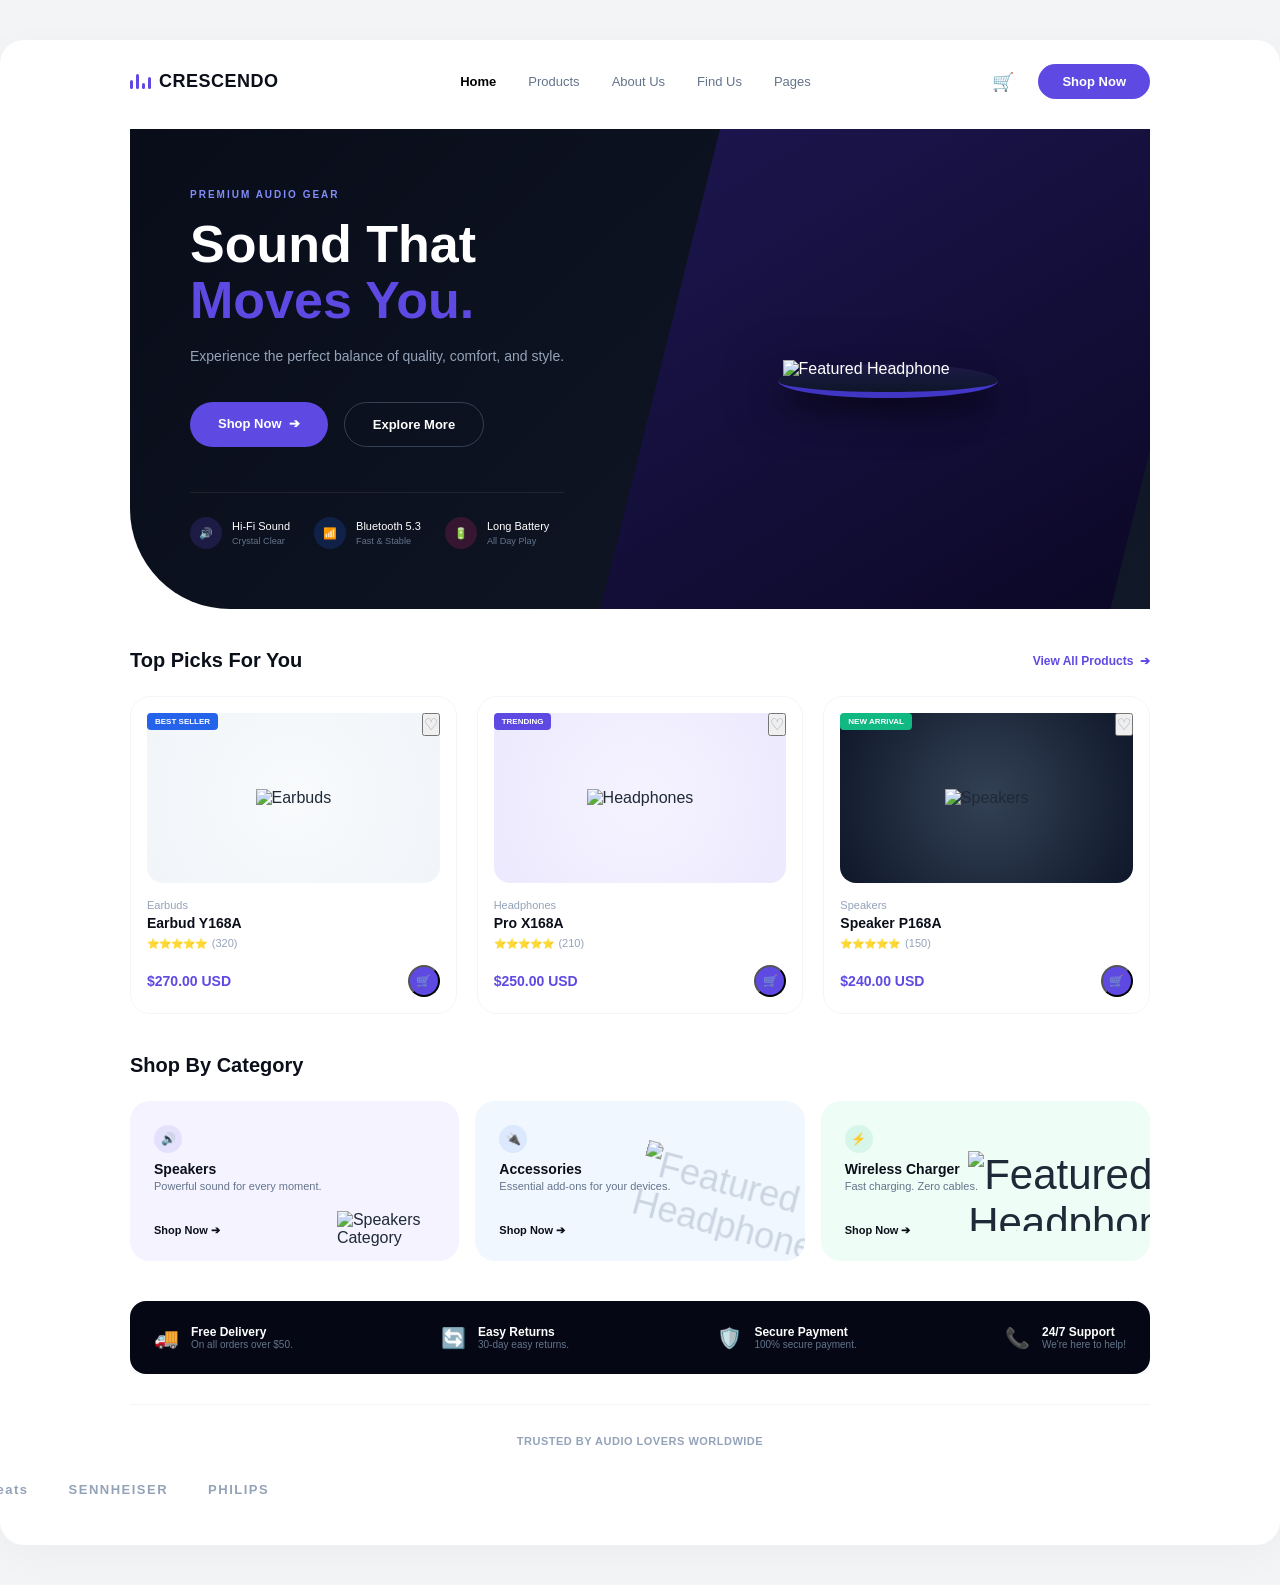
==== index.html @ 45773971 "Add files via upload" ====
<!DOCTYPE html>
<html lang="en">
<head>
  <meta charset="UTF-8">
  <meta name="viewport" content="width=device-width, initial-scale=1.0">
  <title>Audio E-Commerce Designs</title>
  <!-- Link to the external CSS file -->
  <link rel="stylesheet" href="style.css">
</head>
<body>

  <div class="crescendo-theme">
    <div class="container">
      
      <!-- HEADER -->
      <header class="cr-header">
        <div class="cr-logo">
          <span class="cr-logo-bars"><span></span><span></span><span></span><span></span></span>
          CRESCENDO
        </div>
        <nav class="cr-navbar">
          <a href="#" class="active">Home</a>
          <a href="#">Products</a>
          <a href="#">About Us</a>
          <a href="#">Find Us</a>
          <a href="#">Pages</a>
        </nav>
        <div class="cr-header-actions">
          <span class="cr-cart">🛒</span>
          <a href="#" class="cr-btn-shop">Shop Now</a>
        </div>
      </header>

      <!-- HERO SECTION -->
      <section class="cr-hero">
        <div class="cr-hero-shape-bg"></div>
        <div class="cr-hero-content">
          <div class="cr-tagline">PREMIUM AUDIO GEAR</div>
          <h1 class="cr-hero-title">Sound That<br><span>Moves You.</span></h1>
          <p class="cr-hero-description">Experience the perfect balance of quality, comfort, and style.</p>
          <div class="cr-hero-buttons">
            <a href="#" class="cr-btn-purple">Shop Now &nbsp;➔</a>
            <a href="#" class="cr-btn-outline">Explore More</a>
          </div>
          <div class="cr-hero-features">
            <div class="cr-feat">
              <span class="cr-feat-icon cr-fi-purple">🔊</span>
              <span>Hi-Fi Sound<br><small>Crystal Clear</small></span>
            </div>
            <div class="cr-feat">
              <span class="cr-feat-icon cr-fi-blue">📶</span>
              <span>Bluetooth 5.3<br><small>Fast & Stable</small></span>
            </div>
            <div class="cr-feat">
              <span class="cr-feat-icon cr-fi-magenta">🔋</span>
              <span>Long Battery<br><small>All Day Play</small></span>
            </div>
          </div>
        </div>
        <div class="cr-hero-image-mock">
          <div class="cr-podium"></div>
          <img src="C:/Users/Bareera/Pictures/Web Development/heaad.png" alt="Featured Headphone">
        </div>
      </section>

      <!-- TOP PICKS SECTION -->
      <section class="cr-section-header">
        <h2 class="cr-section-title">Top Picks For You</h2>
        <a href="#" class="cr-view-all">View All Products &nbsp;➔</a>
      </section>

      <div class="cr-products-grid">
        <!-- Product 1 -->
        <div class="cr-product-card">
          <span class="cr-badge cr-badge-blue">BEST SELLER</span>
          <button class="cr-wishlist">♡</button>
          <div class="cr-prod-img mesh-bg-gray">
            <img src="C:/Users/Bareera/Pictures/Web Development/sea.png" alt="Earbuds">
          </div>
          <div class="cr-prod-cat">Earbuds</div>
          <h3 class="cr-prod-name">Earbud Y168A</h3>
          <div class="cr-rating">⭐⭐⭐⭐⭐ <span class="cr-review-count">(320)</span></div>
          <div class="cr-prod-footer">
            <span class="cr-price">$270.00 USD</span>
            <button class="cr-btn-cart">🛒</button>
          </div>
        </div>
        <!-- Product 2 -->
        <div class="cr-product-card">
          <span class="cr-badge cr-badge-purple">TRENDING</span>
          <button class="cr-wishlist">♡</button>
          <div class="cr-prod-img mesh-bg-purple">
            <img src="C:/Users/Bareera/Pictures/Web Development/head.png" alt="Headphones">
          </div>
          <div class="cr-prod-cat">Headphones</div>
          <h3 class="cr-prod-name">Pro X168A</h3>
          <div class="cr-rating">⭐⭐⭐⭐⭐ <span class="cr-review-count">(210)</span></div>
          <div class="cr-prod-footer">
            <span class="cr-price">$250.00 USD</span>
            <button class="cr-btn-cart">🛒</button>
          </div>
        </div>
        <!-- Product 3 -->
        <div class="cr-product-card">
          <span class="cr-badge cr-badge-green">NEW ARRIVAL</span>
          <button class="cr-wishlist">♡</button>
          <div class="cr-prod-img mesh-bg-black">
            <img src="C:/Users/Bareera/Pictures/Web Development/sp.png" alt="Speakers">
          </div>
          <div class="cr-prod-cat">Speakers</div>
          <h3 class="cr-prod-name">Speaker P168A</h3>
          <div class="cr-rating">⭐⭐⭐⭐⭐ <span class="cr-review-count">(150)</span></div>
          <div class="cr-prod-footer">
            <span class="cr-price">$240.00 USD</span>
            <button class="cr-btn-cart">🛒</button>
          </div>
        </div>
      </div>

      <!-- SHOP BY CATEGORY SECTION -->
      <section class="cr-section-header cr-cat-header">
        <h2 class="cr-section-title">Shop By Category</h2>
      </section>

      <div class="cr-category-row">
        <!-- Category Card 1 -->
        <div class="cr-cat-panel bg-pale-purple">
          <div class="cr-cat-left">
            <div class="cr-cat-badge badge-p">🔊</div>
            <h3>Speakers</h3>
            <p>Powerful sound for every moment.</p>
            <a href="#" class="cr-cat-link">Shop Now ➔</a>
          </div>
          <div class="cr-cat-right">
            <img src="C:/Users/Bareera/Pictures/Web Development/sp.png" alt="Speakers Category">
          </div>
        </div>

        <!-- Category Card 2 -->
        <div class="cr-cat-panel bg-pale-blue">
          <div class="cr-cat-left">
            <div class="cr-cat-badge badge-b">🔌</div>
            <h3>Accessories</h3>
            <p>Essential add-ons for your devices.</p>
            <a href="#" class="cr-cat-link">Shop Now ➔</a>
          </div>
          <div class="cr-cat-right">
            <!-- You can link a charger image asset here -->
            <div class="cr-mock-asset-charger"><img src="C:/Users/Bareera/Pictures/Web Development/asc.png" alt="Featured Headphone"></div>
          </div>
        </div>

        <!-- Category Card 3 -->
        <div class="cr-cat-panel bg-pale-green">
          <div class="cr-cat-left">
            <div class="cr-cat-badge badge-g">⚡</div>
            <h3>Wireless Charger</h3>
            <p>Fast charging. Zero cables.</p>
            <a href="#" class="cr-cat-link">Shop Now ➔</a>
          </div>
          <div class="cr-cat-right">
            <!-- You can link a wireless charging base asset here -->
            <div class="cr-mock-asset-pad"><img src="C:/Users/Bareera/Pictures/Web Development/wc.png" alt="Featured Headphone"></div>
          </div>
        </div>
      </div>

      <!-- TRUST RIBBON INFOBAR -->
      <div class="cr-ribbon">
        <div class="cr-ribbon-item">
          <span class="cr-ribbon-icon">🚚</span>
          <div class="cr-ribbon-txt"><strong>Free Delivery</strong><p>On all orders over $50.</p></div>
        </div>
        <div class="cr-ribbon-item">
          <span class="cr-ribbon-icon">🔄</span>
          <div class="cr-ribbon-txt"><strong>Easy Returns</strong><p>30-day easy returns.</p></div>
        </div>
        <div class="cr-ribbon-item">
          <span class="cr-ribbon-icon">🛡️</span>
          <div class="cr-ribbon-txt"><strong>Secure Payment</strong><p>100% secure payment.</p></div>
        </div>
        <div class="cr-ribbon-item">
          <span class="cr-ribbon-icon">📞</span>
          <div class="cr-ribbon-txt"><strong>24/7 Support</strong><p>We're here to help!</p></div>
        </div>
      </div>

      <!-- BRAND TRUST STRIP FOOTER -->
      <footer class="cr-brand-footer">
        <p class="cr-brand-title">Trusted by Audio Lovers Worldwide</p>
        <div class="cr-brand-row">
          <span>SONY</span>
          <span>BOSE</span>
          <span>JBL</span>
          <span>beats</span>
          <span>SENNHEISER</span>
          <span>PHILIPS</span>
          <img src="C:/Users/Bareera/Pictures/Web Development/whatsapp.png" alt="whatsapp" width="100" class="one">
        </div>
      </footer>

    </div>
  </div>

</body>
</html>
---- style.css ----
/* --- GLOBAL RESET & STRUCTURE --- */
* {
  margin: 0;
  padding: 0;
  box-sizing: border-box;
  font-family: -apple-system, BlinkMacSystemFont, 'Segoe UI', Roboto, Helvetica, Arial, sans-serif;
}

body {
  background-color: #f3f4f6;
  display: flex;
  flex-direction: column;
  align-items: center;
  padding: 40px 0;
}

.container {
  width: 100%;
  max-width: 1020px;
  margin: 0 auto;
}

a {
  text-decoration: none;
  color: inherit;
}

.cr-hero:hover{
    box-shadow: 0px 0px 20px #9b93ed;
}

.cr-product-card:hover{
    box-shadow: 0px 0px 20px #9b93ed;
}

.cr-cat-panel:hover{
    box-shadow: 0px 0px 20px #9b93ed;
}

.cr-category-row:hover{
    box-shadow: 0px 0px 20px #9b93ed;
}

.cr-ribbon:hover{
    box-shadow: 0px 0px 20px #9b93ed;
}

.one{
    margin-left: 1150px;
    margin-bottom: 10px;
    position: sticky;
    top: 20px;
    bottom: 0px;
}



.crescendo-theme {
  background-color: #ffffff;
  width: 100%;
  padding: 24px 40px;
  color: #1f2937;
  border-radius: 24px;
  box-shadow: 0 10px 40px rgba(0, 0, 0, 0.03);
}

/* --- HEADER NAVIGATION --- */
.cr-header {
  position: sticky;
  top: 0px;
  bottom: 2000px;
  display: flex;
  justify-content: space-between;
  align-items: center;
  margin-bottom: 30px;
  
}

.cr-logo {
  font-weight: 900;
  font-size: 18px;
  letter-spacing: 0.5px;
  color: #0b0f19;
  display: flex;
  align-items: center;
  gap: 8px;
}

.cr-logo-bars {
  display: inline-flex;
  align-items: flex-end;
  gap: 3px;
  height: 15px;
}

.cr-logo-bars span {
  width: 3px;
  background-color: #5e4ae3;
  border-radius: 2px;
}
.cr-logo-bars span:nth-child(1) { height: 60%; }
.cr-logo-bars span:nth-child(2) { height: 100%; }
.cr-logo-bars span:nth-child(3) { height: 40%; }
.cr-logo-bars span:nth-child(4) { height: 80%; }

.cr-navbar {
  display: flex;
  gap: 32px;
}

.cr-navbar a {
  font-size: 13px;
  color: #64748b;
  font-weight: 500;
}

.cr-navbar a.active, .cr-navbar a:hover {
  color: #000000;
  font-weight: 600;
}

.cr-header-actions {
  display: flex;
  align-items: center;
  gap: 24px;
}

.cr-cart {
  font-size: 18px;
  cursor: pointer;
  color: #334155;
}

.cr-btn-shop {
  background-color: #5e4ae3;
  color: white;
  padding: 10px 24px;
  border-radius: 24px;
  font-size: 13px;
  font-weight: 600;
}

/* --- ASYMMETRIC HERO CONTAINER --- */
.cr-hero {
  position: relative;
  background: linear-gradient(135deg, #090d1a 0%, #111827 100%);
  border-radius: 0 0 0 100px;
  padding: 60px;
  color: white;
  display: flex;
  justify-content: space-between;
  align-items: center;
  margin-bottom: 40px;
  overflow: hidden;
}

.cr-hero-shape-bg {
  position: absolute;
  top: 0;
  right: 0;
  width: 50%;
  height: 100%;
  background: linear-gradient(145deg, #1c154d 0%, #0c0827 100%);
  transform: skewX(-14deg) translateX(80px);
  transform-origin: top right;
  z-index: 1;
}

.cr-hero-content {
  max-width: 55%;
  position: relative;
  z-index: 2;
}

.cr-tagline {
  color: #818cf8;
  font-size: 10px;
  letter-spacing: 2px;
  font-weight: 700;
  margin-bottom: 16px;
}

.cr-hero-title {
  font-size: 52px;
  font-weight: 800;
  line-height: 1.08;
  margin-bottom: 18px;
}

.cr-hero-title span {
  color: #5e4ae3;
}

.cr-hero-description {
  color: #94a3b8;
  font-size: 14px;
  line-height: 1.5;
  margin-bottom: 35px;
  max-width: 380px;
}

.cr-hero-buttons {
  display: flex;
  gap: 16px;
  margin-bottom: 45px;
}

.cr-btn-purple {
  background-color: #5e4ae3;
  padding: 14px 28px;
  border-radius: 28px;
  font-weight: 600;
  font-size: 13px;
}

.cr-btn-outline {
  border: 1px solid #334155;
  padding: 14px 28px;
  border-radius: 28px;
  font-weight: 600;
  font-size: 13px;
}

.cr-hero-features {
  display: flex;
  gap: 24px;
  border-top: 1px solid rgba(255, 255, 255, 0.08);
  padding-top: 24px;
}

.cr-feat {
  display: flex;
  align-items: center;
  gap: 10px;
}

.cr-feat-icon {
  width: 32px;
  height: 32px;
  border-radius: 50%;
  display: flex;
  align-items: center;
  justify-content: center;
  font-size: 14px;
}
.cr-fi-purple { background-color: rgba(94, 74, 227, 0.2); }
.cr-fi-blue { background-color: rgba(37, 99, 235, 0.2); }
.cr-fi-magenta { background-color: rgba(219, 39, 119, 0.2); }

.cr-feat span {
  font-size: 11px;
  line-height: 1.3;
}

.cr-feat small {
  color: #64748b;
}

/* Hero Right Side Podiums */
.cr-hero-image-mock {
  position: relative;
  z-index: 2;
  width: 45%;
  display: flex;
  justify-content: center;
  align-items: center;
}

.cr-hero-image-mock .cr-podium {
  position: absolute;
  bottom: -20px;
  width: 220px;
  height: 34px;
  background: linear-gradient(to bottom, #1e1b4b, #0f172a);
  border-radius: 50%;
  border-bottom: 6px solid #4338ca;
  box-shadow: 0 15px 30px rgba(0,0,0,0.5);
  z-index: 1;
}

.cr-hero-image-mock img {
  width: 210px;
  height: auto;
  position: relative;
  z-index: 2;
  filter: drop-shadow(0 20px 30px rgba(0,0,0,0.6));
  animation: float 4s ease-in-out infinite;
}

@keyframes float {
  0%, 100% { transform: translateY(0); }
  50% { transform: translateY(-10px); }
}

/* --- SECTIONS HEADERS --- */
.cr-section-header {
  display: flex;
  justify-content: space-between;
  align-items: center;
  margin-bottom: 24px;
  margin-top: 10px;
}

.cr-cat-header {
  margin-top: 40px;
}

.cr-section-title {
  font-size: 20px;
  font-weight: 700;
  color: #0b0f19;
}

.cr-view-all {
  color: #5e4ae3;
  font-size: 12px;
  font-weight: 600;
}

/* --- RE-CONFIGURED PRODUCT TILES --- */
.cr-products-grid {
  display: grid;
  grid-template-columns: repeat(3, 1fr);
  gap: 20px;
}

.cr-product-card {
  background-color: #ffffff;
  border-radius: 20px;
  padding: 16px;
  position: relative;
  border: 1px solid #f1f5f9;
}

.cr-badge {
  position: absolute;
  top: 16px;
  left: 16px;
  font-size: 8px;
  font-weight: 700;
  padding: 4px 8px;
  border-radius: 4px;
  color: white;
  z-index: 2;
}

.cr-badge-blue { background-color: #2563eb; }
.cr-badge-purple { background-color: #5e4ae3; }
.cr-badge-green { background-color: #10b981; }

.cr-wishlist {
  position: absolute;
  top: 16px;
  right: 16px;
  font-size: 16px;
  color: #94a3b8;
  z-index: 2;
}

.cr-prod-img {
  height: 170px;
  border-radius: 16px;
  margin-bottom: 16px;
  display: flex;
  justify-content: center;
  align-items: center;
}

.mesh-bg-gray { background: radial-gradient(circle, #f8fafc 0%, #f1f5f9 100%); }
.mesh-bg-purple { background: radial-gradient(circle, #f5f3ff 0%, #ede9fe 100%); }
.mesh-bg-black { background: radial-gradient(circle, #334155 0%, #0f172a 100%); }

.cr-prod-img img {
  max-height: 110px;
  max-width: 100%;
  object-fit: contain;
}

.cr-prod-cat {
  font-size: 11px;
  color: #94a3b8;
  margin-bottom: 4px;
}

.cr-prod-name {
  font-size: 14px;
  font-weight: 700;
  color: #0b0f19;
  margin-bottom: 6px;
}

.cr-rating {
  font-size: 10px;
  color: #f59e0b;
  margin-bottom: 16px;
}

.cr-review-count { 
  color: #94a3b8; 
  font-size: 11px;
  margin-left: 2px;
}

.cr-prod-footer {
  display: flex;
  justify-content: space-between;
  align-items: center;
}

.cr-price {
  font-weight: 700;
  color: #5e4ae3;
  font-size: 14px;
}

.cr-btn-cart {
  background-color: #5e4ae3;
  color: white;
  width: 32px;
  height: 32px;
  border-radius: 50%;
  display: flex;
  align-items: center;
  justify-content: center;
  font-size: 12px;
}

/* --- HORIZONTAL CATEGORIES MATRIX --- */
.cr-category-row {
  display: grid;
  grid-template-columns: repeat(3, 1fr);
  gap: 16px;
}

.cr-cat-panel {
  border-radius: 20px;
  padding: 24px;
  display: flex;
  justify-content: space-between;
  overflow: hidden;
  height: 160px;
}

.bg-pale-purple { background-color: #f4f3ff; }
.bg-pale-blue { background-color: #f0f7ff; }
.bg-pale-green { background-color: #eefdf6; }

.cr-cat-left {
  display: flex;
  flex-direction: column;
  justify-content: space-between;
  max-width: 65%;
}

.cr-cat-badge {
  width: 28px;
  height: 28px;
  border-radius: 50%;
  display: flex;
  align-items: center;
  justify-content: center;
  font-size: 12px;
}
.badge-p { background-color: rgba(94, 74, 227, 0.1); }
.badge-b { background-color: rgba(37, 99, 235, 0.1); }
.badge-g { background-color: rgba(16, 185, 129, 0.1); }

.cr-cat-panel h3 { font-size: 14px; font-weight: 700; color: #0b0f19; margin-top: 8px; }
.cr-cat-panel p { font-size: 11px; color: #64748b; line-height: 1.3; margin-top: 2px; }
.cr-cat-link { font-size: 11px; font-weight: 700; color: #0b0f19; margin-top: auto; }

.cr-cat-right {
  display: flex;
  align-items: flex-end;
  justify-content: center;
  width: 35%;
}

.cr-cat-right img {
  max-height: 80px;
  transform: translateY(10px);
}

.cr-mock-asset-charger { font-size: 36px; transform: rotate(15deg); color: #cbd5e1; }
.cr-mock-asset-pad { font-size: 42px; }

/* --- TRADING SECURITY RIBBON --- */
.cr-ribbon {
  background-color: #050814;
  margin-top: 40px;
  border-radius: 16px;
  padding: 24px;
  display: flex;
  justify-content: space-between;
}

.cr-ribbon-item {
  display: flex;
  align-items: center;
  gap: 12px;
}

.cr-ribbon-icon { font-size: 20px; }

.cr-ribbon-txt strong {
  font-size: 12px;
  color: #ffffff;
  display: block;
}

.cr-ribbon-txt p {
  font-size: 10px;
  color: #64748b;
}

/* --- LOGO STRIP FOOTER --- */
.cr-brand-footer {
  text-align: center;
  padding: 30px 20px 10px 20px;
  border-top: 1px solid #f1f5f9;
  margin-top: 30px;
}

.cr-brand-title {
  font-size: 11px;
  font-weight: 600;
  color: #94a3b8;
  letter-spacing: 0.5px;
  margin-bottom: 20px;
  text-transform: uppercase;
}

.cr-brand-row {
  display: flex;
  justify-content: center;
  align-items: center;
  gap: 40px;
}

.cr-brand-row span {
  font-size: 13px;
  font-weight: 700;
  color: #94a3b8;
  letter-spacing: 1.5px;
}
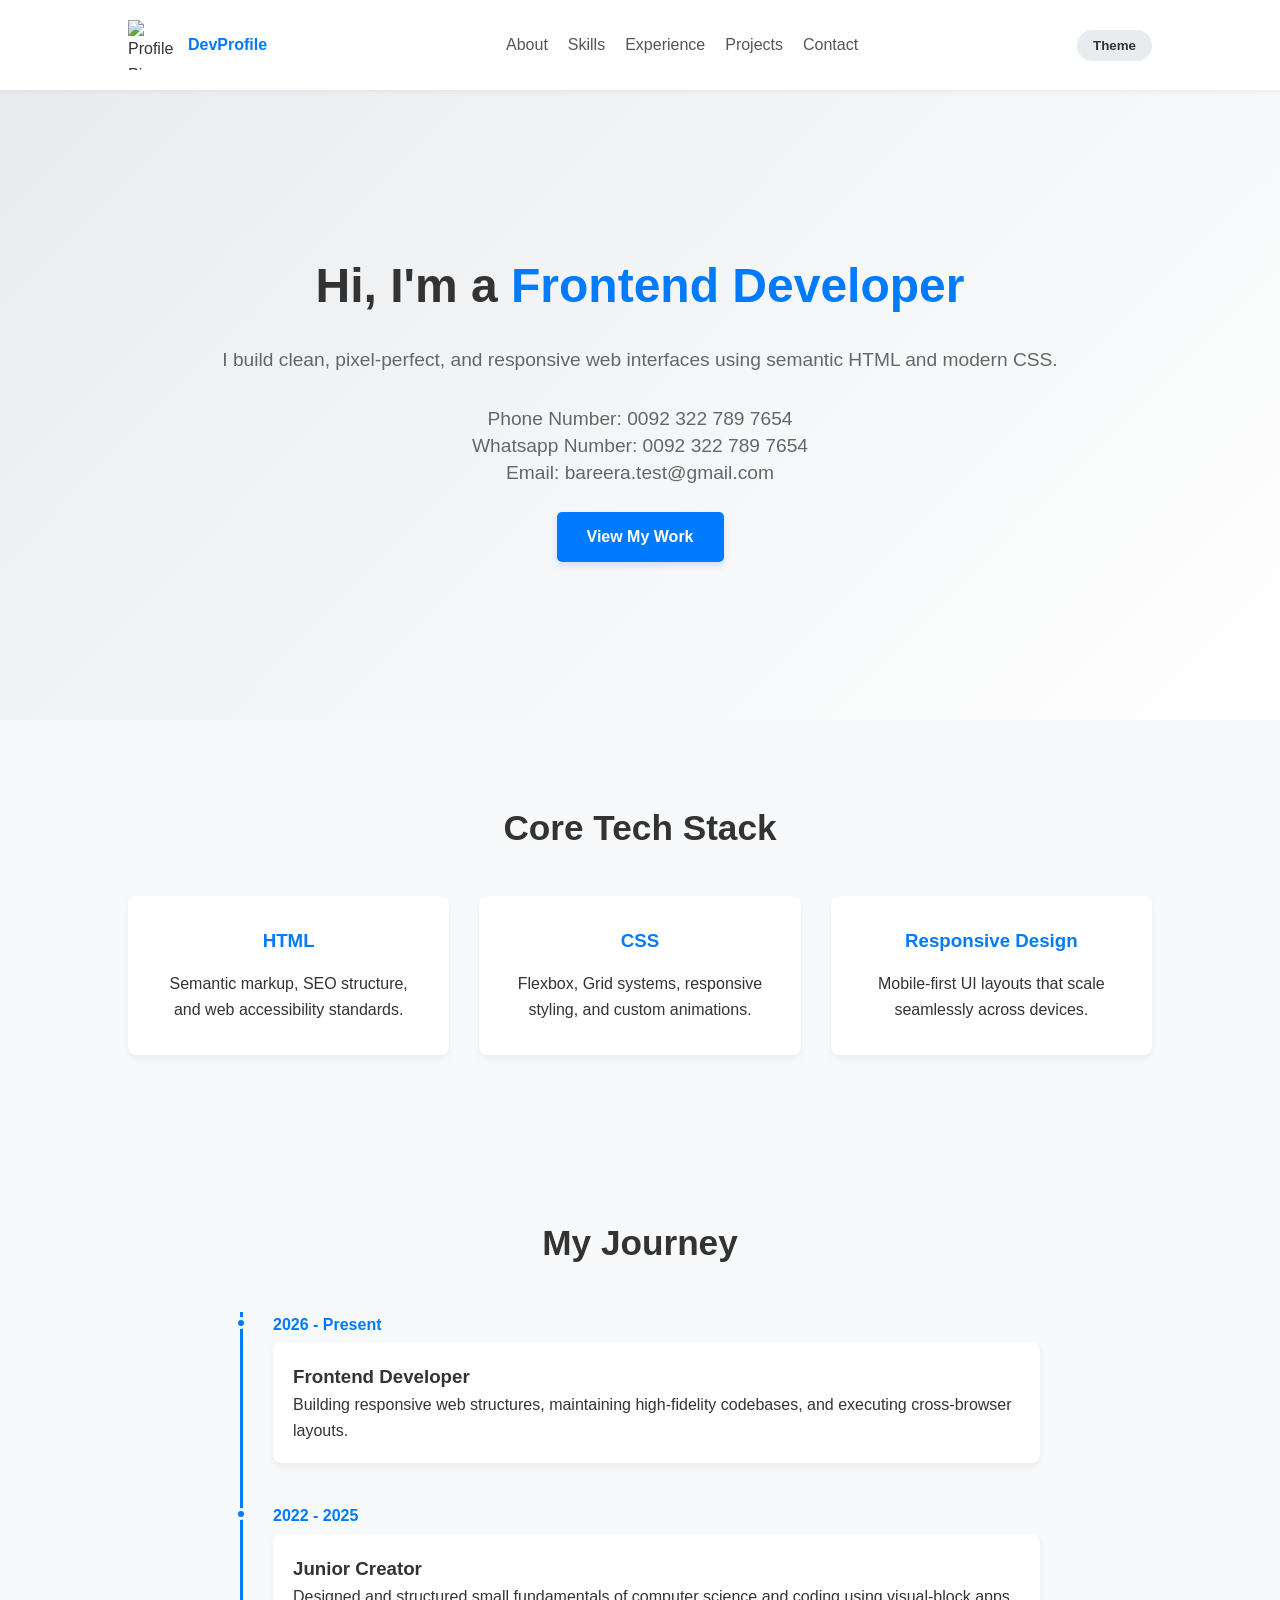
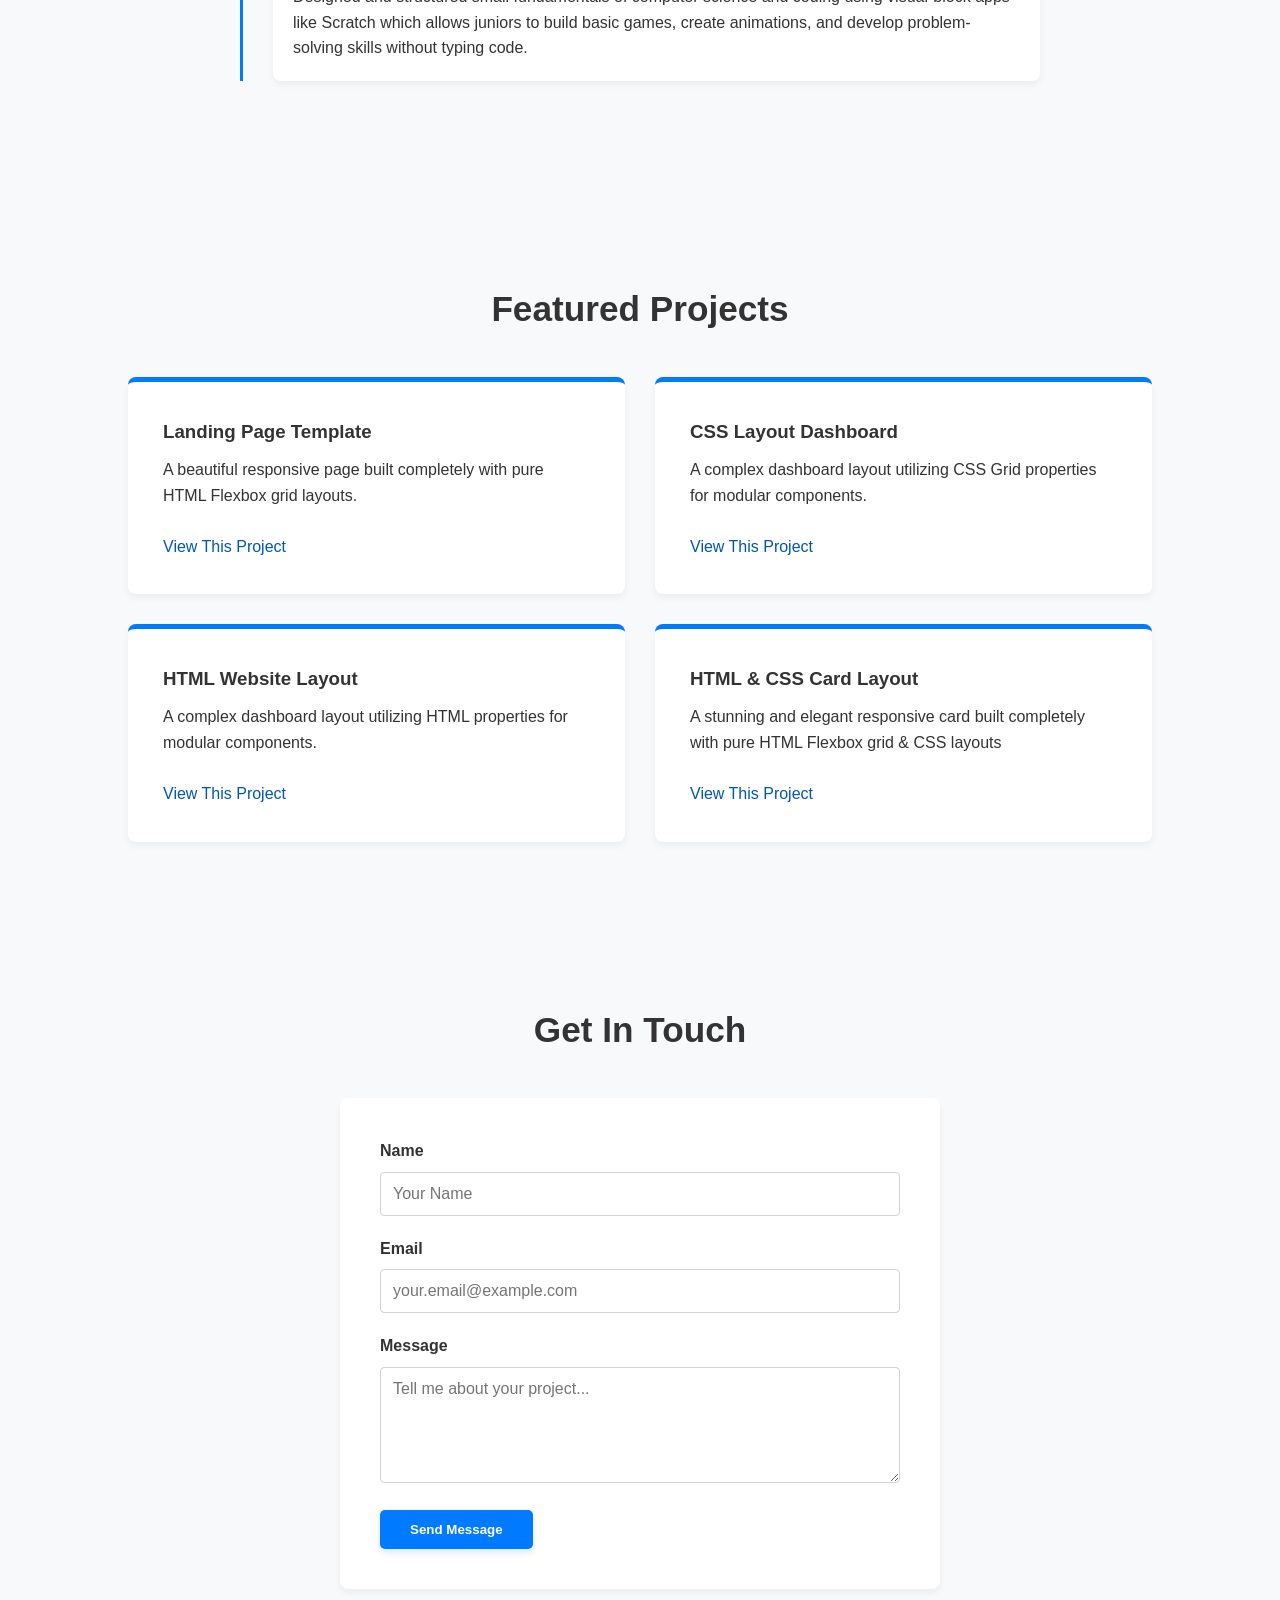
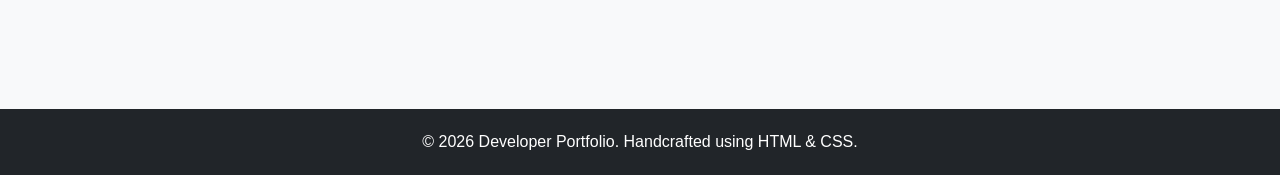
==== commit eab10ad8: "Add files via upload" ====
--- a/index.html
+++ b/index.html
@@ -1,206 +1,176 @@
 <!DOCTYPE html>
 <html lang="en">
 <head>
-  <meta charset="UTF-8">
-  <meta name="viewport" content="width=device-width, initial-scale=1.0">
-  <title>Audio E-Commerce Designs</title>
-  <!-- Link to the external CSS file -->
-  <link rel="stylesheet" href="style.css">
+    <meta charset="UTF-8">
+    <meta name="viewport" content="width=device-width, initial-scale=1.0">
+    <title>Frontend Developer Portfolio</title>
+    <link rel="stylesheet" href="style.css">
 </head>
 <body>
 
-  <div class="crescendo-theme">
-    <div class="container">
-      
-      <!-- HEADER -->
-      <header class="cr-header">
-        <div class="cr-logo">
-          <span class="cr-logo-bars"><span></span><span></span><span></span><span></span></span>
-          CRESCENDO
+    <!-- Header Navigation -->
+    <header class="navbar">
+        <div class="logo-container">
+    <img src="C:/Users/Bareera/Downloads/profile pic.png" alt="Profile Pic" class="profile-pic">
+    <span class="brand-name"><strong>DevProfile</strong></span>
+  </div>
+        
+        <nav>
+            <ul class="nav-links">
+                <li><a href="#about">About</a></li>
+                <li><a href="#skills">Skills</a></li>
+                <li><a href="#experience">Experience</a></li>
+                <li><a href="#projects">Projects</a></li>
+                <li><a href="#contact">Contact</a></li>
+            </ul>
+        </nav>
+        <!-- FEATURE 1: Dark Mode Toggle Layout Shell -->
+        <button class="theme-toggle" aria-label="Toggle Theme">Theme</button>
+    </header>
+
+    <!-- Hero Section -->
+    <section id="about" class="hero-section">
+        <div class="hero-content">
+            <h1>Hi, I'm a <span class="highlight">Frontend Developer</span></h1>
+            <p>I build clean, pixel-perfect, and responsive web interfaces using semantic HTML and modern CSS.</p>
+            <p style="margin: 0; line-height: 1.4;">Phone Number: 0092 322 789 7654</p>
+            <p style="margin: 0; line-height: 1.4;">Whatsapp Number: 0092 322 789 7654</p>
+            <p style="margin: 0; line-height: 1.4;">Email: bareera.test@gmail.com</p>
+
+<br>
+
+            <a href="#projects" class="btn">View My Work</a>
         </div>
-        <nav class="cr-navbar">
-          <a href="#" class="active">Home</a>
-          <a href="#">Products</a>
-          <a href="#">About Us</a>
-          <a href="#">Find Us</a>
-          <a href="#">Pages</a>
-        </nav>
-        <div class="cr-header-actions">
-          <span class="cr-cart">🛒</span>
-          <a href="#" class="cr-btn-shop">Shop Now</a>
+    </section>
+
+    <!-- Technical Skills Section -->
+    <section id="skills" class="skills-section">
+        <h2 class="headers">Core Tech Stack</h2>
+        <div class="skills-grid">
+            <div class="skill-card">
+                <h3>HTML</h3>
+                <p>Semantic markup, SEO structure, and web accessibility standards.</p>
+            </div>
+            <div class="skill-card">
+                <h3>CSS</h3>
+                <p>Flexbox, Grid systems, responsive styling, and custom animations.</p>
+            </div>
+            <div class="skill-card">
+                <h3>Responsive Design</h3>
+                <p>Mobile-first UI layouts that scale seamlessly across devices.</p>
+            </div>
         </div>
-      </header>
+    </section>
 
-      <!-- HERO SECTION -->
-      <section class="cr-hero">
-        <div class="cr-hero-shape-bg"></div>
-        <div class="cr-hero-content">
-          <div class="cr-tagline">PREMIUM AUDIO GEAR</div>
-          <h1 class="cr-hero-title">Sound That<br><span>Moves You.</span></h1>
-          <p class="cr-hero-description">Experience the perfect balance of quality, comfort, and style.</p>
-          <div class="cr-hero-buttons">
-            <a href="#" class="cr-btn-purple">Shop Now &nbsp;➔</a>
-            <a href="#" class="cr-btn-outline">Explore More</a>
-          </div>
-          <div class="cr-hero-features">
-            <div class="cr-feat">
-              <span class="cr-feat-icon cr-fi-purple">🔊</span>
-              <span>Hi-Fi Sound<br><small>Crystal Clear</small></span>
+    <!-- FEATURE 2: Experience Timeline Section -->
+    <section id="experience" class="experience-section">
+        <h2 class="headers">My Journey</h2>
+        <div class="timeline">
+            <div class="timeline-item">
+                <div class="timeline-dot"></div>
+                <div class="timeline-date">2026 - Present</div>
+                <div class="timeline-content">
+                    <h3>Frontend Developer</h3>
+                    <p>Building responsive web structures, maintaining high-fidelity codebases, and executing cross-browser layouts.</p>
+                </div>
             </div>
-            <div class="cr-feat">
-              <span class="cr-feat-icon cr-fi-blue">📶</span>
-              <span>Bluetooth 5.3<br><small>Fast & Stable</small></span>
+            <div class="timeline-item">
+                <div class="timeline-dot"></div>
+                <div class="timeline-date">2022 - 2025</div>
+                <div class="timeline-content">
+                    <h3>Junior Creator</h3>
+                    <p>Designed and structured small fundamentals of computer science and coding using visual-block apps like Scratch which allows juniors to build basic games, create animations, and develop problem-solving skills without typing code.</p>
+                </div>
             </div>
-            <div class="cr-feat">
-              <span class="cr-feat-icon cr-fi-magenta">🔋</span>
-              <span>Long Battery<br><small>All Day Play</small></span>
+        </div>
+    </section>
+
+    <!-- Projects Grid Section -->
+    <section id="projects" class="projects-section">
+        <h2 class="headers">Featured Projects</h2>
+        <div class="projects-container">
+            <div class="project-card">
+                <div class="project-info">
+                    <h3>Landing Page Template</h3>
+                    <p>A beautiful responsive page built completely with pure HTML Flexbox grid layouts.</p>
+                    <br>
+                    <a href="file:///C:/JUN/HTML/Class%203/CSS/Home%20Work/Home%20Work%20for%20Class%203/index.html" class="link">View This Project</a>
+                    
+                </div>
             </div>
-          </div>
+            <div class="project-card">
+                <div class="project-info">
+                    <h3>CSS Layout Dashboard</h3>
+                    <p>A complex dashboard layout utilizing CSS Grid properties for modular components.</p>
+                    <br>
+                    <a href="file:///C:/JUN/HTML/Class%203/CSS/Home%20Work/Home%20Work%20for%20Class%206/Home%20Work%201/index.html" class="link">View This Project</a>
+                </div>
+            </div>
+            <div class="project-card">
+                <div class="project-info">
+                    <h3>HTML Website Layout</h3>
+                    <p>A complex dashboard layout utilizing HTML properties for modular components.</p>
+                    <br>
+                    <a href="file:///C:/JUN/HTML/Class%203/Websites/My%20first%20wbsite/task.html" class="link">View This Project</a>
+                </div>
+            </div>
+            <div class="project-card">
+                <div class="project-info">
+                    <h3>HTML & CSS Card Layout</h3>
+                    <p>A stunning and elegant responsive card built completely with pure HTML Flexbox grid & CSS layouts</p>
+                    <br>
+                    <a href="file:///C:/JUN/HTML/Class%203/CSS/Home%20Work/Home%20Work%20for%20Class%204/index.html" class="link">View This Project</a>
+                </div>
+            </div>
         </div>
-        <div class="cr-hero-image-mock">
-          <div class="cr-podium"></div>
-          <img src="C:/Users/Bareera/Pictures/Web Development/heaad.png" alt="Featured Headphone">
+    </section>
+
+    <!-- FEATURE 3: Responsive Contact Form Layout -->
+    <section id="contact" class="contact-section">
+        <div class="touch">
+            <h2 class="headers">Get In Touch</h2>
+        <form class="contact-form" onsubmit="event.preventDefault();">
+            <div class="form-group">
+                <label for="name">Name</label>
+                <input type="text" id="name" required placeholder="Your Name">
+            </div>
+            <div class="form-group">
+                <label for="email">Email</label>
+                <input type="email" id="email" required placeholder="your.email@example.com">
+            </div>
+            <div class="form-group">
+                <label for="message">Message</label>
+                <textarea id="message" rows="5" required placeholder="Tell me about your project..."></textarea>
+            </div>
+            <button type="submit" class="btn">Send Message</button>
+        </form>
         </div>
-      </section>
+    </section>
 
-      <!-- TOP PICKS SECTION -->
-      <section class="cr-section-header">
-        <h2 class="cr-section-title">Top Picks For You</h2>
-        <a href="#" class="cr-view-all">View All Products &nbsp;➔</a>
-      </section>
+    <!-- Footer -->
+    <footer>
+        <p>&copy; 2026 Developer Portfolio. Handcrafted using HTML & CSS.</p>
+    </footer>
 
-      <div class="cr-products-grid">
-        <!-- Product 1 -->
-        <div class="cr-product-card">
-          <span class="cr-badge cr-badge-blue">BEST SELLER</span>
-          <button class="cr-wishlist">♡</button>
-          <div class="cr-prod-img mesh-bg-gray">
-            <img src="C:/Users/Bareera/Pictures/Web Development/sea.png" alt="Earbuds">
-          </div>
-          <div class="cr-prod-cat">Earbuds</div>
-          <h3 class="cr-prod-name">Earbud Y168A</h3>
-          <div class="cr-rating">⭐⭐⭐⭐⭐ <span class="cr-review-count">(320)</span></div>
-          <div class="cr-prod-footer">
-            <span class="cr-price">$270.00 USD</span>
-            <button class="cr-btn-cart">🛒</button>
-          </div>
-        </div>
-        <!-- Product 2 -->
-        <div class="cr-product-card">
-          <span class="cr-badge cr-badge-purple">TRENDING</span>
-          <button class="cr-wishlist">♡</button>
-          <div class="cr-prod-img mesh-bg-purple">
-            <img src="C:/Users/Bareera/Pictures/Web Development/head.png" alt="Headphones">
-          </div>
-          <div class="cr-prod-cat">Headphones</div>
-          <h3 class="cr-prod-name">Pro X168A</h3>
-          <div class="cr-rating">⭐⭐⭐⭐⭐ <span class="cr-review-count">(210)</span></div>
-          <div class="cr-prod-footer">
-            <span class="cr-price">$250.00 USD</span>
-            <button class="cr-btn-cart">🛒</button>
-          </div>
-        </div>
-        <!-- Product 3 -->
-        <div class="cr-product-card">
-          <span class="cr-badge cr-badge-green">NEW ARRIVAL</span>
-          <button class="cr-wishlist">♡</button>
-          <div class="cr-prod-img mesh-bg-black">
-            <img src="C:/Users/Bareera/Pictures/Web Development/sp.png" alt="Speakers">
-          </div>
-          <div class="cr-prod-cat">Speakers</div>
-          <h3 class="cr-prod-name">Speaker P168A</h3>
-          <div class="cr-rating">⭐⭐⭐⭐⭐ <span class="cr-review-count">(150)</span></div>
-          <div class="cr-prod-footer">
-            <span class="cr-price">$240.00 USD</span>
-            <button class="cr-btn-cart">🛒</button>
-          </div>
-        </div>
-      </div>
+    <script>
+document.addEventListener('DOMContentLoaded', () => {
+    // Select the theme toggle button using your exact class name
+    const toggleButton = document.querySelector('.theme-toggle');
 
-      <!-- SHOP BY CATEGORY SECTION -->
-      <section class="cr-section-header cr-cat-header">
-        <h2 class="cr-section-title">Shop By Category</h2>
-      </section>
+    if (toggleButton) {
+        // Handle theme changing on click
+        toggleButton.addEventListener('click', () => {
+            const currentTheme = document.documentElement.getAttribute('data-theme');
+            const newTheme = currentTheme === 'dark' ? 'light' : 'dark';
+            
+            document.documentElement.setAttribute('data-theme', newTheme);
+            localStorage.setItem('portfolio-theme', newTheme);
+        });
+    }
+});
 
-      <div class="cr-category-row">
-        <!-- Category Card 1 -->
-        <div class="cr-cat-panel bg-pale-purple">
-          <div class="cr-cat-left">
-            <div class="cr-cat-badge badge-p">🔊</div>
-            <h3>Speakers</h3>
-            <p>Powerful sound for every moment.</p>
-            <a href="#" class="cr-cat-link">Shop Now ➔</a>
-          </div>
-          <div class="cr-cat-right">
-            <img src="C:/Users/Bareera/Pictures/Web Development/sp.png" alt="Speakers Category">
-          </div>
-        </div>
-
-        <!-- Category Card 2 -->
-        <div class="cr-cat-panel bg-pale-blue">
-          <div class="cr-cat-left">
-            <div class="cr-cat-badge badge-b">🔌</div>
-            <h3>Accessories</h3>
-            <p>Essential add-ons for your devices.</p>
-            <a href="#" class="cr-cat-link">Shop Now ➔</a>
-          </div>
-          <div class="cr-cat-right">
-            <!-- You can link a charger image asset here -->
-            <div class="cr-mock-asset-charger"><img src="C:/Users/Bareera/Pictures/Web Development/asc.png" alt="Featured Headphone"></div>
-          </div>
-        </div>
-
-        <!-- Category Card 3 -->
-        <div class="cr-cat-panel bg-pale-green">
-          <div class="cr-cat-left">
-            <div class="cr-cat-badge badge-g">⚡</div>
-            <h3>Wireless Charger</h3>
-            <p>Fast charging. Zero cables.</p>
-            <a href="#" class="cr-cat-link">Shop Now ➔</a>
-          </div>
-          <div class="cr-cat-right">
-            <!-- You can link a wireless charging base asset here -->
-            <div class="cr-mock-asset-pad"><img src="C:/Users/Bareera/Pictures/Web Development/wc.png" alt="Featured Headphone"></div>
-          </div>
-        </div>
-      </div>
-
-      <!-- TRUST RIBBON INFOBAR -->
-      <div class="cr-ribbon">
-        <div class="cr-ribbon-item">
-          <span class="cr-ribbon-icon">🚚</span>
-          <div class="cr-ribbon-txt"><strong>Free Delivery</strong><p>On all orders over $50.</p></div>
-        </div>
-        <div class="cr-ribbon-item">
-          <span class="cr-ribbon-icon">🔄</span>
-          <div class="cr-ribbon-txt"><strong>Easy Returns</strong><p>30-day easy returns.</p></div>
-        </div>
-        <div class="cr-ribbon-item">
-          <span class="cr-ribbon-icon">🛡️</span>
-          <div class="cr-ribbon-txt"><strong>Secure Payment</strong><p>100% secure payment.</p></div>
-        </div>
-        <div class="cr-ribbon-item">
-          <span class="cr-ribbon-icon">📞</span>
-          <div class="cr-ribbon-txt"><strong>24/7 Support</strong><p>We're here to help!</p></div>
-        </div>
-      </div>
-
-      <!-- BRAND TRUST STRIP FOOTER -->
-      <footer class="cr-brand-footer">
-        <p class="cr-brand-title">Trusted by Audio Lovers Worldwide</p>
-        <div class="cr-brand-row">
-          <span>SONY</span>
-          <span>BOSE</span>
-          <span>JBL</span>
-          <span>beats</span>
-          <span>SENNHEISER</span>
-          <span>PHILIPS</span>
-          <img src="C:/Users/Bareera/Pictures/Web Development/whatsapp.png" alt="whatsapp" width="100" class="one">
-        </div>
-      </footer>
-
-    </div>
-  </div>
+    </script>
 
 </body>
 </html>
+
--- a/style.css
+++ b/style.css
@@ -1,545 +1,429 @@
-/* --- GLOBAL RESET & STRUCTURE --- */
+/* --- Global Theme Variables --- */
+:root {
+    --bg-primary: #f8f9fa;
+    --bg-secondary: #ffffff;
+    --bg-tertiary: #e9ecef;
+    --bg-hover: #ced4da;
+    --bg-card-hover: #f1f3f5;
+    --text-main: #333333;
+    --text-muted: #666666;
+    --text-nav: #555555;
+    --accent: #007bff;
+    --accent-hover: #0056b3;
+    --border-color: #ced4da;
+    --border-hover: #adb5bd;
+    --shadow-light: rgba(0,0,0,0.05);
+    --shadow-heavy: rgba(0,0,0,0.1);
+    --shadow-accent: rgba(0, 123, 255, 0.15);
+    --shadow-accent-hover: rgba(0, 123, 255, 0.3);
+}
+
+[data-theme="dark"] {
+    --bg-primary: #121212;
+    --bg-secondary: #1e1e1e;
+    --bg-tertiary: #2a2a2a;
+    --bg-hover: #3a3a3a;
+    --bg-card-hover: #252525;
+    --text-main: #f5f5f5;
+    --text-muted: #b0b0b0;
+    --text-nav: #cccccc;
+    --accent: #3b82f6;       /* Slightly brighter blue for dark mode readability */
+    --accent-hover: #60a5fa; /* Lighter hover state blue for dark mode contrast */
+    --border-color: #444444;
+    --border-hover: #666666;
+    --shadow-light: rgba(0,0,0,0.3);
+    --shadow-heavy: rgba(0,0,0,0.5);
+    --shadow-accent: rgba(59, 130, 246, 0.15);
+    --shadow-accent-hover: rgba(59, 130, 246, 0.3);
+}
+
+/* --- Global Styles & Reset --- */
 * {
-  margin: 0;
-  padding: 0;
-  box-sizing: border-box;
-  font-family: -apple-system, BlinkMacSystemFont, 'Segoe UI', Roboto, Helvetica, Arial, sans-serif;
+    margin: 0;
+    padding: 0;
+    box-sizing: border-box;
+    font-family: 'Segoe UI', Tahoma, Geneva, Verdana, sans-serif;
 }
 
 body {
-  background-color: #f3f4f6;
-  display: flex;
-  flex-direction: column;
-  align-items: center;
-  padding: 40px 0;
-}
-
-.container {
-  width: 100%;
-  max-width: 1020px;
-  margin: 0 auto;
-}
-
-a {
-  text-decoration: none;
-  color: inherit;
-}
-
-.cr-hero:hover{
-    box-shadow: 0px 0px 20px #9b93ed;
-}
-
-.cr-product-card:hover{
-    box-shadow: 0px 0px 20px #9b93ed;
-}
-
-.cr-cat-panel:hover{
-    box-shadow: 0px 0px 20px #9b93ed;
-}
-
-.cr-category-row:hover{
-    box-shadow: 0px 0px 20px #9b93ed;
-}
-
-.cr-ribbon:hover{
-    box-shadow: 0px 0px 20px #9b93ed;
-}
-
-.one{
-    margin-left: 1150px;
-    margin-bottom: 10px;
+    background-color: var(--bg-primary);
+    color: var(--text-main);
+    line-height: 1.6;
+    transition: background-color 0.3s ease, color 0.3s ease;
+}
+
+/* --- Navigation & Theme Toggle --- */
+.navbar {
+    display: flex;
+    justify-content: space-between;
+    align-items: center;
+    padding: 20px 10%;
+    background: var(--bg-secondary);
+    box-shadow: 0 2px 5px var(--shadow-light);
     position: sticky;
-    top: 20px;
-    bottom: 0px;
-}
-
-
-
-.crescendo-theme {
-  background-color: #ffffff;
-  width: 100%;
-  padding: 24px 40px;
-  color: #1f2937;
-  border-radius: 24px;
-  box-shadow: 0 10px 40px rgba(0, 0, 0, 0.03);
-}
-
-/* --- HEADER NAVIGATION --- */
-.cr-header {
-  position: sticky;
-  top: 0px;
-  bottom: 2000px;
-  display: flex;
-  justify-content: space-between;
-  align-items: center;
-  margin-bottom: 30px;
-  
-}
-
-.cr-logo {
-  font-weight: 900;
-  font-size: 18px;
-  letter-spacing: 0.5px;
-  color: #0b0f19;
-  display: flex;
-  align-items: center;
-  gap: 8px;
-}
-
-.cr-logo-bars {
-  display: inline-flex;
-  align-items: flex-end;
-  gap: 3px;
-  height: 15px;
-}
-
-.cr-logo-bars span {
-  width: 3px;
-  background-color: #5e4ae3;
-  border-radius: 2px;
-}
-.cr-logo-bars span:nth-child(1) { height: 60%; }
-.cr-logo-bars span:nth-child(2) { height: 100%; }
-.cr-logo-bars span:nth-child(3) { height: 40%; }
-.cr-logo-bars span:nth-child(4) { height: 80%; }
-
-.cr-navbar {
-  display: flex;
-  gap: 32px;
-}
-
-.cr-navbar a {
-  font-size: 13px;
-  color: #64748b;
-  font-weight: 500;
-}
-
-.cr-navbar a.active, .cr-navbar a:hover {
-  color: #000000;
-  font-weight: 600;
-}
-
-.cr-header-actions {
-  display: flex;
-  align-items: center;
-  gap: 24px;
-}
-
-.cr-cart {
-  font-size: 18px;
-  cursor: pointer;
-  color: #334155;
-}
-
-.cr-btn-shop {
-  background-color: #5e4ae3;
-  color: white;
-  padding: 10px 24px;
-  border-radius: 24px;
-  font-size: 13px;
-  font-weight: 600;
-}
-
-/* --- ASYMMETRIC HERO CONTAINER --- */
-.cr-hero {
-  position: relative;
-  background: linear-gradient(135deg, #090d1a 0%, #111827 100%);
-  border-radius: 0 0 0 100px;
-  padding: 60px;
-  color: white;
-  display: flex;
-  justify-content: space-between;
-  align-items: center;
-  margin-bottom: 40px;
-  overflow: hidden;
-}
-
-.cr-hero-shape-bg {
-  position: absolute;
-  top: 0;
-  right: 0;
-  width: 50%;
-  height: 100%;
-  background: linear-gradient(145deg, #1c154d 0%, #0c0827 100%);
-  transform: skewX(-14deg) translateX(80px);
-  transform-origin: top right;
-  z-index: 1;
-}
-
-.cr-hero-content {
-  max-width: 55%;
-  position: relative;
-  z-index: 2;
-}
-
-.cr-tagline {
-  color: #818cf8;
-  font-size: 10px;
-  letter-spacing: 2px;
-  font-weight: 700;
-  margin-bottom: 16px;
-}
-
-.cr-hero-title {
-  font-size: 52px;
-  font-weight: 800;
-  line-height: 1.08;
-  margin-bottom: 18px;
-}
-
-.cr-hero-title span {
-  color: #5e4ae3;
-}
-
-.cr-hero-description {
-  color: #94a3b8;
-  font-size: 14px;
-  line-height: 1.5;
-  margin-bottom: 35px;
-  max-width: 380px;
-}
-
-.cr-hero-buttons {
-  display: flex;
-  gap: 16px;
-  margin-bottom: 45px;
-}
-
-.cr-btn-purple {
-  background-color: #5e4ae3;
-  padding: 14px 28px;
-  border-radius: 28px;
-  font-weight: 600;
-  font-size: 13px;
-}
-
-.cr-btn-outline {
-  border: 1px solid #334155;
-  padding: 14px 28px;
-  border-radius: 28px;
-  font-weight: 600;
-  font-size: 13px;
-}
-
-.cr-hero-features {
-  display: flex;
-  gap: 24px;
-  border-top: 1px solid rgba(255, 255, 255, 0.08);
-  padding-top: 24px;
-}
-
-.cr-feat {
+    top: 0;
+    z-index: 100;
+    transition: background-color 0.3s ease, box-shadow 0.3s ease;
+}
+
+.navbar .logo {
+    font-size: 1.5rem;
+    font-weight: bold;
+    color: var(--accent);
+    transition: color 0.3s ease;
+}
+
+.nav-links {
+    display: flex;
+    list-style: none;
+}
+
+.nav-links li {
+    margin-left: 20px;
+}
+
+.nav-links a {
+    text-decoration: none;
+    color: var(--text-nav);
+    font-weight: 500;
+    position: relative;
+    padding-bottom: 5px;
+    transition: color 0.3s ease;
+}
+
+/* HOVER: Underline slide animation for Nav Links */
+.nav-links a::after {
+    content: '';
+    position: absolute;
+    bottom: 0;
+    left: 0;
+    width: 0;
+    height: 2px;
+    background-color: var(--accent);
+    transition: width 0.3s ease;
+}
+
+.nav-links a:hover {
+    color: var(--accent);
+}
+
+.nav-links a:hover::after {
+    width: 100%;
+}
+
+.logo-container {
   display: flex;
   align-items: center;
   gap: 10px;
 }
 
-.cr-feat-icon {
-  width: 32px;
-  height: 32px;
-  border-radius: 50%;
-  display: flex;
-  align-items: center;
-  justify-content: center;
-  font-size: 14px;
-}
-.cr-fi-purple { background-color: rgba(94, 74, 227, 0.2); }
-.cr-fi-blue { background-color: rgba(37, 99, 235, 0.2); }
-.cr-fi-magenta { background-color: rgba(219, 39, 119, 0.2); }
-
-.cr-feat span {
-  font-size: 11px;
-  line-height: 1.3;
-}
-
-.cr-feat small {
-  color: #64748b;
-}
-
-/* Hero Right Side Podiums */
-.cr-hero-image-mock {
+.profile-pic {
+  width: 50px;
+  height: 50px;
+}
+
+.brand-name{
+    color: var(--accent);
+    transition: color 0.3s ease;
+}
+
+.theme-toggle {
+    background: var(--bg-tertiary);
+    border: none;
+    padding: 8px 16px;
+    border-radius: 20px;
+    cursor: pointer;
+    font-weight: 600;
+    color: var(--text-main);
+    transition: all 0.3s ease;
+}
+
+/* HOVER: Theme Toggle button scales slightly */
+.theme-toggle:hover {
+    background: var(--bg-hover);
+    transform: scale(1.05);
+}
+
+/* --- Hero Section --- */
+.hero-section {
+    display: flex;
+    justify-content: center;
+    align-items: center;
+    min-height: 70vh;
+    text-align: center;
+    background: linear-gradient(135deg, var(--bg-tertiary), var(--bg-secondary));
+    padding: 0 20px;
+    transition: background 0.3s ease;
+}
+
+.hero-content h1 {
+    font-size: 3rem;
+    margin-bottom: 20px;
+}
+
+.hero-content .highlight {
+    color: var(--accent);
+    transition: color 0.3s ease;
+}
+
+.hero-content p {
+    font-size: 1.2rem;
+    margin-bottom: 30px;
+    color: var(--text-muted);
+    transition: color 0.3s ease;
+}
+
+.btn {
+    display: inline-block;
+    padding: 12px 30px;
+    background-color: var(--accent);
+    color: #fff;
+    text-decoration: none;
+    border: none;
+    border-radius: 5px;
+    font-weight: bold;
+    cursor: pointer;
+    transition: all 0.3s ease;
+    box-shadow: 0 4px 6px var(--shadow-accent);
+}
+
+/* HOVER: Button lifts up and deepens shadow */
+.btn:hover {
+    background-color: var(--accent-hover);
+    transform: translateY(-3px);
+    box-shadow: 0 6px 12px var(--shadow-accent-hover);
+}
+
+/* --- Common Section Structure --- */
+.skills-section, .experience-section, .projects-section, .contact-section {
+    padding: 80px 10%;
+    text-align: center;
+}
+
+.skills-section h2, .experience-section h2, .projects-section h2, .contact-section h2 {
+    font-size: 2.2rem;
+    margin-bottom: 40px;
+}
+
+/* --- Skills Layout --- */
+.skills-grid {
+    display: grid;
+    grid-template-columns: repeat(auto-fit, minmax(250px, 1fr));
+    gap: 30px;
+}
+
+.skill-card {
+    background: var(--bg-secondary);
+    padding: 30px;
+    border-radius: 8px;
+    box-shadow: 0 4px 6px var(--shadow-light);
+    transition: all 0.3s cubic-bezier(0.25, 0.8, 0.25, 1);
+    border-bottom: 3px solid transparent;
+}
+
+/* HOVER: Skill card rises up and shows a bottom accent line */
+.skill-card:hover {
+    transform: translateY(-8px);
+    box-shadow: 0 12px 20px var(--shadow-heavy);
+    border-bottom: 3px solid var(--accent);
+}
+
+.skill-card h3 {
+    margin-bottom: 15px;
+    color: var(--accent);
+    transition: color 0.3s ease;
+}
+
+/* --- Experience Timeline Layout --- */
+.timeline {
+    position: relative;
+    max-width: 800px;
+    margin: 0 auto;
+    text-align: left;
+    padding-left: 30px;
+    border-left: 3px solid var(--accent);
+    transition: border-color 0.3s ease;
+}
+
+.headers {
   position: relative;
-  z-index: 2;
-  width: 45%;
-  display: flex;
-  justify-content: center;
-  align-items: center;
-}
-
-.cr-hero-image-mock .cr-podium {
+  display: inline-block;
+  text-decoration: none;
+  color: var(--text-main);
+  transition: color 0.3s ease;
+}
+
+.link{
+    text-decoration: none;
+    background-color: transparent;
+    color: var(--accent-hover);
+    outline: none;
+    width: 200px;
+    flex-wrap: wrap;
+    transition: color 0.3s ease;
+}
+
+.headers :after {
+  content: '';
   position: absolute;
-  bottom: -20px;
-  width: 220px;
-  height: 34px;
-  background: linear-gradient(to bottom, #1e1b4b, #0f172a);
-  border-radius: 50%;
-  border-bottom: 6px solid #4338ca;
-  box-shadow: 0 15px 30px rgba(0,0,0,0.5);
-  z-index: 1;
-}
-
-.cr-hero-image-mock img {
-  width: 210px;
-  height: auto;
-  position: relative;
-  z-index: 2;
-  filter: drop-shadow(0 20px 30px rgba(0,0,0,0.6));
-  animation: float 4s ease-in-out infinite;
-}
-
-@keyframes float {
-  0%, 100% { transform: translateY(0); }
-  50% { transform: translateY(-10px); }
-}
-
-/* --- SECTIONS HEADERS --- */
-.cr-section-header {
-  display: flex;
-  justify-content: space-between;
-  align-items: center;
-  margin-bottom: 24px;
-  margin-top: 10px;
-}
-
-.cr-cat-header {
-  margin-top: 40px;
-}
-
-.cr-section-title {
-  font-size: 20px;
-  font-weight: 700;
-  color: #0b0f19;
-}
-
-.cr-view-all {
-  color: #5e4ae3;
-  font-size: 12px;
-  font-weight: 600;
-}
-
-/* --- RE-CONFIGURED PRODUCT TILES --- */
-.cr-products-grid {
-  display: grid;
-  grid-template-columns: repeat(3, 1fr);
-  gap: 20px;
-}
-
-.cr-product-card {
-  background-color: #ffffff;
-  border-radius: 20px;
-  padding: 16px;
-  position: relative;
-  border: 1px solid #f1f5f9;
-}
-
-.cr-badge {
-  position: absolute;
-  top: 16px;
-  left: 16px;
-  font-size: 8px;
-  font-weight: 700;
-  padding: 4px 8px;
-  border-radius: 4px;
-  color: white;
-  z-index: 2;
-}
-
-.cr-badge-blue { background-color: #2563eb; }
-.cr-badge-purple { background-color: #5e4ae3; }
-.cr-badge-green { background-color: #10b981; }
-
-.cr-wishlist {
-  position: absolute;
-  top: 16px;
-  right: 16px;
-  font-size: 16px;
-  color: #94a3b8;
-  z-index: 2;
-}
-
-.cr-prod-img {
-  height: 170px;
-  border-radius: 16px;
-  margin-bottom: 16px;
-  display: flex;
-  justify-content: center;
-  align-items: center;
-}
-
-.mesh-bg-gray { background: radial-gradient(circle, #f8fafc 0%, #f1f5f9 100%); }
-.mesh-bg-purple { background: radial-gradient(circle, #f5f3ff 0%, #ede9fe 100%); }
-.mesh-bg-black { background: radial-gradient(circle, #334155 0%, #0f172a 100%); }
-
-.cr-prod-img img {
-  max-height: 110px;
-  max-width: 100%;
-  object-fit: contain;
-}
-
-.cr-prod-cat {
-  font-size: 11px;
-  color: #94a3b8;
-  margin-bottom: 4px;
-}
-
-.cr-prod-name {
-  font-size: 14px;
-  font-weight: 700;
-  color: #0b0f19;
-  margin-bottom: 6px;
-}
-
-.cr-rating {
-  font-size: 10px;
-  color: #f59e0b;
-  margin-bottom: 16px;
-}
-
-.cr-review-count { 
-  color: #94a3b8; 
-  font-size: 11px;
-  margin-left: 2px;
-}
-
-.cr-prod-footer {
-  display: flex;
-  justify-content: space-between;
-  align-items: center;
-}
-
-.cr-price {
-  font-weight: 700;
-  color: #5e4ae3;
-  font-size: 14px;
-}
-
-.cr-btn-cart {
-  background-color: #5e4ae3;
-  color: white;
-  width: 32px;
-  height: 32px;
-  border-radius: 50%;
-  display: flex;
-  align-items: center;
-  justify-content: center;
-  font-size: 12px;
-}
-
-/* --- HORIZONTAL CATEGORIES MATRIX --- */
-.cr-category-row {
-  display: grid;
-  grid-template-columns: repeat(3, 1fr);
-  gap: 16px;
-}
-
-.cr-cat-panel {
-  border-radius: 20px;
-  padding: 24px;
-  display: flex;
-  justify-content: space-between;
-  overflow: hidden;
-  height: 160px;
-}
-
-.bg-pale-purple { background-color: #f4f3ff; }
-.bg-pale-blue { background-color: #f0f7ff; }
-.bg-pale-green { background-color: #eefdf6; }
-
-.cr-cat-left {
-  display: flex;
-  flex-direction: column;
-  justify-content: space-between;
-  max-width: 65%;
-}
-
-.cr-cat-badge {
-  width: 28px;
-  height: 28px;
-  border-radius: 50%;
-  display: flex;
-  align-items: center;
-  justify-content: center;
-  font-size: 12px;
-}
-.badge-p { background-color: rgba(94, 74, 227, 0.1); }
-.badge-b { background-color: rgba(37, 99, 235, 0.1); }
-.badge-g { background-color: rgba(16, 185, 129, 0.1); }
-
-.cr-cat-panel h3 { font-size: 14px; font-weight: 700; color: #0b0f19; margin-top: 8px; }
-.cr-cat-panel p { font-size: 11px; color: #64748b; line-height: 1.3; margin-top: 2px; }
-.cr-cat-link { font-size: 11px; font-weight: 700; color: #0b0f19; margin-top: auto; }
-
-.cr-cat-right {
-  display: flex;
-  align-items: flex-end;
-  justify-content: center;
-  width: 35%;
-}
-
-.cr-cat-right img {
-  max-height: 80px;
-  transform: translateY(10px);
-}
-
-.cr-mock-asset-charger { font-size: 36px; transform: rotate(15deg); color: #cbd5e1; }
-.cr-mock-asset-pad { font-size: 42px; }
-
-/* --- TRADING SECURITY RIBBON --- */
-.cr-ribbon {
-  background-color: #050814;
-  margin-top: 40px;
-  border-radius: 16px;
-  padding: 24px;
-  display: flex;
-  justify-content: space-between;
-}
-
-.cr-ribbon-item {
-  display: flex;
-  align-items: center;
-  gap: 12px;
-}
-
-.cr-ribbon-icon { font-size: 20px; }
-
-.cr-ribbon-txt strong {
-  font-size: 12px;
-  color: #ffffff;
-  display: block;
-}
-
-.cr-ribbon-txt p {
-  font-size: 10px;
-  color: #64748b;
-}
-
-/* --- LOGO STRIP FOOTER --- */
-.cr-brand-footer {
-  text-align: center;
-  padding: 30px 20px 10px 20px;
-  border-top: 1px solid #f1f5f9;
-  margin-top: 30px;
-}
-
-.cr-brand-title {
-  font-size: 11px;
-  font-weight: 600;
-  color: #94a3b8;
-  letter-spacing: 0.5px;
-  margin-bottom: 20px;
-  text-transform: uppercase;
-}
-
-.cr-brand-row {
-  display: flex;
-  justify-content: center;
-  align-items: center;
-  gap: 40px;
-}
-
-.cr-brand-row span {
-  font-size: 13px;
-  font-weight: 700;
-  color: #94a3b8;
-  letter-spacing: 1.5px;
-}
+  bottom: 0;
+  left: 0;
+  width: 0;
+  height: 2px;
+  background-color: var(--accent);
+  transition: width 0.3s ease;
+}
+
+.headers a:hover {
+  color: var(--accent);
+}
+
+.headers a:hover::after {
+  width: 100%;
+}
+
+.timeline-item {
+    position: relative;
+    margin-bottom: 40px;
+}
+
+.timeline-dot {
+    position: absolute;
+    left: -38px;
+    top: 5px;
+    width: 12px;
+    height: 12px;
+    border-radius: 50%;
+    background-color: var(--accent);
+    border: 3px solid var(--bg-primary);
+    transition: all 0.3s ease;
+}
+
+.timeline-date {
+    font-weight: bold;
+    color: var(--accent);
+    margin-bottom: 5px;
+    transition: color 0.3s ease;
+}
+
+.timeline-content {
+    background: var(--bg-secondary);
+    padding: 20px;
+    border-radius: 8px;
+    box-shadow: 0 4px 6px var(--shadow-light);
+    transition: all 0.3s ease;
+}
+
+/* HOVER: Timeline item changes background subtly and glows the connector dot */
+.timeline-item:hover .timeline-content {
+    box-shadow: 0 6px 12px var(--shadow-heavy);
+    background-color: var(--bg-card-hover);
+}
+
+.timeline-item:hover .timeline-dot {
+    background-color: var(--accent-hover);
+    transform: scale(1.3);
+}
+
+/* --- Projects Layout --- */
+.projects-container {
+    display: flex;
+    flex-wrap: wrap;
+    gap: 30px;
+    justify-content: center;
+}
+
+.project-card {
+    background: var(--bg-secondary);
+    flex: 1 1 calc(50% - 30px);
+    min-width: 300px;
+    border-radius: 8px;
+    overflow: hidden;
+    box-shadow: 0 4px 6px var(--shadow-light);
+    border-top: 5px solid var(--accent);
+    padding: 35px;
+    text-align: left;
+    transition: all 0.3s cubic-bezier(0.25, 0.8, 0.25, 1);
+}
+
+/* HOVER: Project card expands slightly, turns the border color deeper */
+.project-card:hover {
+    transform: translateY(-5px) scale(1.01);
+    box-shadow: 0 15px 30px var(--shadow-accent);
+    border-top-color: var(--accent-hover);
+}
+
+.project-card h3 {
+    margin-bottom: 10px;
+}
+
+/* --- Contact Form Layout --- */
+.contact-form {
+    max-width: 600px;
+    margin: 0 auto;
+    background: var(--bg-secondary);
+    padding: 40px;
+    border-radius: 8px;
+    box-shadow: 0 4px 6px var(--shadow-light);
+    text-align: left;
+    transition: background-color 0.3s ease, box-shadow 0.3s ease;
+}
+
+.form-group {
+    margin-bottom: 20px;
+}
+
+.form-group label {
+    display: block;
+    margin-bottom: 8px;
+    font-weight: 600;
+}
+
+.form-group input, .form-group textarea {
+    width: 100%;
+    padding: 12px;
+    border: 1px solid var(--border-color);
+    border-radius: 4px;
+    font-size: 1rem;
+    background-color: var(--bg-secondary);
+    color: var(--text-main);
+    transition: all 0.3s ease;
+}
+
+/* HOVER & FOCUS: Inputs light up beautifully */
+.form-group input:hover, .form-group textarea:hover {
+    border-color: var(--border-hover);
+}
+
+.form-group input:focus, .form-group textarea:focus {
+    outline: none;
+    border-color: var(--accent);
+    box-shadow: 0 0 0 4px var(--shadow-accent);
+    background-color: var(--bg-secondary);
+}
+
+/* --- Footer --- */
+footer {
+    background-color: #212529; /* Kept permanently dark as per standard design patterns */
+    color: #fff;
+    text-align: center;
+    padding: 20px;
+    margin-top: 40px;
+}
+
+/* --- Mobile Breakpoint Optimization --- */
+@media (max-width: 768px) {
+    .navbar {
+        flex-direction: column;
+        gap: 15px;
+    }
+    .hero-content h1 {
+        font-size: 2.2rem;
+    }
+    .project-card {
+        flex: 1 1 100%;
+    }
+    .contact-form {
+        padding: 20px;
+    }
+}
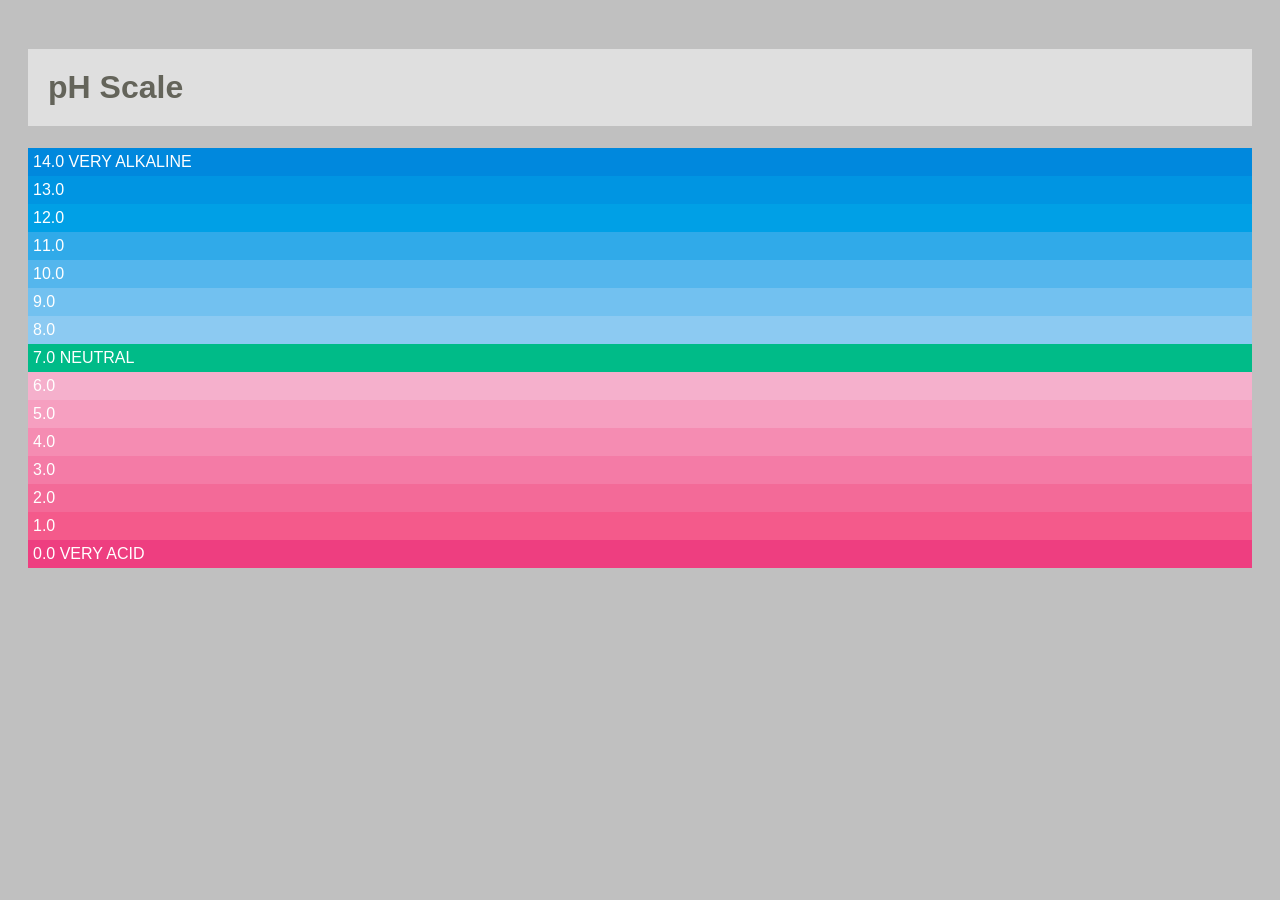
==== commit 26fa53f9: "Add files via upload" ====
--- a/index.html
+++ b/index.html
@@ -1,176 +1,27 @@
 <!DOCTYPE html>
 <html lang="en">
 <head>
-    <meta charset="UTF-8">
-    <meta name="viewport" content="width=device-width, initial-scale=1.0">
-    <title>Frontend Developer Portfolio</title>
     <link rel="stylesheet" href="style.css">
+    <title>Color</title>
 </head>
 <body>
 
-    <!-- Header Navigation -->
-    <header class="navbar">
-        <div class="logo-container">
-    <img src="C:/Users/Bareera/Downloads/profile pic.png" alt="Profile Pic" class="profile-pic">
-    <span class="brand-name"><strong>DevProfile</strong></span>
-  </div>
-        
-        <nav>
-            <ul class="nav-links">
-                <li><a href="#about">About</a></li>
-                <li><a href="#skills">Skills</a></li>
-                <li><a href="#experience">Experience</a></li>
-                <li><a href="#projects">Projects</a></li>
-                <li><a href="#contact">Contact</a></li>
-            </ul>
-        </nav>
-        <!-- FEATURE 1: Dark Mode Toggle Layout Shell -->
-        <button class="theme-toggle" aria-label="Toggle Theme">Theme</button>
-    </header>
-
-    <!-- Hero Section -->
-    <section id="about" class="hero-section">
-        <div class="hero-content">
-            <h1>Hi, I'm a <span class="highlight">Frontend Developer</span></h1>
-            <p>I build clean, pixel-perfect, and responsive web interfaces using semantic HTML and modern CSS.</p>
-            <p style="margin: 0; line-height: 1.4;">Phone Number: 0092 322 789 7654</p>
-            <p style="margin: 0; line-height: 1.4;">Whatsapp Number: 0092 322 789 7654</p>
-            <p style="margin: 0; line-height: 1.4;">Email: bareera.test@gmail.com</p>
-
-<br>
-
-            <a href="#projects" class="btn">View My Work</a>
-        </div>
-    </section>
-
-    <!-- Technical Skills Section -->
-    <section id="skills" class="skills-section">
-        <h2 class="headers">Core Tech Stack</h2>
-        <div class="skills-grid">
-            <div class="skill-card">
-                <h3>HTML</h3>
-                <p>Semantic markup, SEO structure, and web accessibility standards.</p>
-            </div>
-            <div class="skill-card">
-                <h3>CSS</h3>
-                <p>Flexbox, Grid systems, responsive styling, and custom animations.</p>
-            </div>
-            <div class="skill-card">
-                <h3>Responsive Design</h3>
-                <p>Mobile-first UI layouts that scale seamlessly across devices.</p>
-            </div>
-        </div>
-    </section>
-
-    <!-- FEATURE 2: Experience Timeline Section -->
-    <section id="experience" class="experience-section">
-        <h2 class="headers">My Journey</h2>
-        <div class="timeline">
-            <div class="timeline-item">
-                <div class="timeline-dot"></div>
-                <div class="timeline-date">2026 - Present</div>
-                <div class="timeline-content">
-                    <h3>Frontend Developer</h3>
-                    <p>Building responsive web structures, maintaining high-fidelity codebases, and executing cross-browser layouts.</p>
-                </div>
-            </div>
-            <div class="timeline-item">
-                <div class="timeline-dot"></div>
-                <div class="timeline-date">2022 - 2025</div>
-                <div class="timeline-content">
-                    <h3>Junior Creator</h3>
-                    <p>Designed and structured small fundamentals of computer science and coding using visual-block apps like Scratch which allows juniors to build basic games, create animations, and develop problem-solving skills without typing code.</p>
-                </div>
-            </div>
-        </div>
-    </section>
-
-    <!-- Projects Grid Section -->
-    <section id="projects" class="projects-section">
-        <h2 class="headers">Featured Projects</h2>
-        <div class="projects-container">
-            <div class="project-card">
-                <div class="project-info">
-                    <h3>Landing Page Template</h3>
-                    <p>A beautiful responsive page built completely with pure HTML Flexbox grid layouts.</p>
-                    <br>
-                    <a href="file:///C:/JUN/HTML/Class%203/CSS/Home%20Work/Home%20Work%20for%20Class%203/index.html" class="link">View This Project</a>
-                    
-                </div>
-            </div>
-            <div class="project-card">
-                <div class="project-info">
-                    <h3>CSS Layout Dashboard</h3>
-                    <p>A complex dashboard layout utilizing CSS Grid properties for modular components.</p>
-                    <br>
-                    <a href="file:///C:/JUN/HTML/Class%203/CSS/Home%20Work/Home%20Work%20for%20Class%206/Home%20Work%201/index.html" class="link">View This Project</a>
-                </div>
-            </div>
-            <div class="project-card">
-                <div class="project-info">
-                    <h3>HTML Website Layout</h3>
-                    <p>A complex dashboard layout utilizing HTML properties for modular components.</p>
-                    <br>
-                    <a href="file:///C:/JUN/HTML/Class%203/Websites/My%20first%20wbsite/task.html" class="link">View This Project</a>
-                </div>
-            </div>
-            <div class="project-card">
-                <div class="project-info">
-                    <h3>HTML & CSS Card Layout</h3>
-                    <p>A stunning and elegant responsive card built completely with pure HTML Flexbox grid & CSS layouts</p>
-                    <br>
-                    <a href="file:///C:/JUN/HTML/Class%203/CSS/Home%20Work/Home%20Work%20for%20Class%204/index.html" class="link">View This Project</a>
-                </div>
-            </div>
-        </div>
-    </section>
-
-    <!-- FEATURE 3: Responsive Contact Form Layout -->
-    <section id="contact" class="contact-section">
-        <div class="touch">
-            <h2 class="headers">Get In Touch</h2>
-        <form class="contact-form" onsubmit="event.preventDefault();">
-            <div class="form-group">
-                <label for="name">Name</label>
-                <input type="text" id="name" required placeholder="Your Name">
-            </div>
-            <div class="form-group">
-                <label for="email">Email</label>
-                <input type="email" id="email" required placeholder="your.email@example.com">
-            </div>
-            <div class="form-group">
-                <label for="message">Message</label>
-                <textarea id="message" rows="5" required placeholder="Tell me about your project..."></textarea>
-            </div>
-            <button type="submit" class="btn">Send Message</button>
-        </form>
-        </div>
-    </section>
-
-    <!-- Footer -->
-    <footer>
-        <p>&copy; 2026 Developer Portfolio. Handcrafted using HTML & CSS.</p>
-    </footer>
-
-    <script>
-document.addEventListener('DOMContentLoaded', () => {
-    // Select the theme toggle button using your exact class name
-    const toggleButton = document.querySelector('.theme-toggle');
-
-    if (toggleButton) {
-        // Handle theme changing on click
-        toggleButton.addEventListener('click', () => {
-            const currentTheme = document.documentElement.getAttribute('data-theme');
-            const newTheme = currentTheme === 'dark' ? 'light' : 'dark';
-            
-            document.documentElement.setAttribute('data-theme', newTheme);
-            localStorage.setItem('portfolio-theme', newTheme);
-        });
-    }
-});
-
-    </script>
-
+    <h1>pH Scale</h1>
+<p class="fourteen">14.0 VERY ALKALINE</p>
+<p class="thirteen">13.0</p>
+<p class="twelve">12.0</p>
+<p class="eleven">11.0</p>
+<p class="ten">10.0</p>
+<p class="nine">9.0</p>
+<p class="eight">8.0</p>
+<p class="seven">7.0 NEUTRAL</p>
+<p class="six">6.0</p>
+<p class="five">5.0</p>
+<p class="four">4.0</p>
+<p class="three">3.0</p>
+<p class="two">2.0</p>
+<p class="one">1.0</p>
+<p class="zero">0.0 VERY ACID</p>
+    
 </body>
-</html>
-
+</html>
--- a/style.css
+++ b/style.css
@@ -1,429 +1,43 @@
-/* --- Global Theme Variables --- */
-:root {
-    --bg-primary: #f8f9fa;
-    --bg-secondary: #ffffff;
-    --bg-tertiary: #e9ecef;
-    --bg-hover: #ced4da;
-    --bg-card-hover: #f1f3f5;
-    --text-main: #333333;
-    --text-muted: #666666;
-    --text-nav: #555555;
-    --accent: #007bff;
-    --accent-hover: #0056b3;
-    --border-color: #ced4da;
-    --border-hover: #adb5bd;
-    --shadow-light: rgba(0,0,0,0.05);
-    --shadow-heavy: rgba(0,0,0,0.1);
-    --shadow-accent: rgba(0, 123, 255, 0.15);
-    --shadow-accent-hover: rgba(0, 123, 255, 0.3);
-}
-
-[data-theme="dark"] {
-    --bg-primary: #121212;
-    --bg-secondary: #1e1e1e;
-    --bg-tertiary: #2a2a2a;
-    --bg-hover: #3a3a3a;
-    --bg-card-hover: #252525;
-    --text-main: #f5f5f5;
-    --text-muted: #b0b0b0;
-    --text-nav: #cccccc;
-    --accent: #3b82f6;       /* Slightly brighter blue for dark mode readability */
-    --accent-hover: #60a5fa; /* Lighter hover state blue for dark mode contrast */
-    --border-color: #444444;
-    --border-hover: #666666;
-    --shadow-light: rgba(0,0,0,0.3);
-    --shadow-heavy: rgba(0,0,0,0.5);
-    --shadow-accent: rgba(59, 130, 246, 0.15);
-    --shadow-accent-hover: rgba(59, 130, 246, 0.3);
-}
-
-/* --- Global Styles & Reset --- */
-* {
-    margin: 0;
-    padding: 0;
-    box-sizing: border-box;
-    font-family: 'Segoe UI', Tahoma, Geneva, Verdana, sans-serif;
-}
-
 body {
-    background-color: var(--bg-primary);
-    color: var(--text-main);
-    line-height: 1.6;
-    transition: background-color 0.3s ease, color 0.3s ease;
-}
-
-/* --- Navigation & Theme Toggle --- */
-.navbar {
-    display: flex;
-    justify-content: space-between;
-    align-items: center;
-    padding: 20px 10%;
-    background: var(--bg-secondary);
-    box-shadow: 0 2px 5px var(--shadow-light);
-    position: sticky;
-    top: 0;
-    z-index: 100;
-    transition: background-color 0.3s ease, box-shadow 0.3s ease;
-}
-
-.navbar .logo {
-    font-size: 1.5rem;
-    font-weight: bold;
-    color: var(--accent);
-    transition: color 0.3s ease;
-}
-
-.nav-links {
-    display: flex;
-    list-style: none;
-}
-
-.nav-links li {
-    margin-left: 20px;
-}
-
-.nav-links a {
-    text-decoration: none;
-    color: var(--text-nav);
-    font-weight: 500;
-    position: relative;
-    padding-bottom: 5px;
-    transition: color 0.3s ease;
-}
-
-/* HOVER: Underline slide animation for Nav Links */
-.nav-links a::after {
-    content: '';
-    position: absolute;
-    bottom: 0;
-    left: 0;
-    width: 0;
-    height: 2px;
-    background-color: var(--accent);
-    transition: width 0.3s ease;
-}
-
-.nav-links a:hover {
-    color: var(--accent);
-}
-
-.nav-links a:hover::after {
-    width: 100%;
-}
-
-.logo-container {
-  display: flex;
-  align-items: center;
-  gap: 10px;
-}
-
-.profile-pic {
-  width: 50px;
-  height: 50px;
-}
-
-.brand-name{
-    color: var(--accent);
-    transition: color 0.3s ease;
-}
-
-.theme-toggle {
-    background: var(--bg-tertiary);
-    border: none;
-    padding: 8px 16px;
-    border-radius: 20px;
-    cursor: pointer;
-    font-weight: 600;
-    color: var(--text-main);
-    transition: all 0.3s ease;
-}
-
-/* HOVER: Theme Toggle button scales slightly */
-.theme-toggle:hover {
-    background: var(--bg-hover);
-    transform: scale(1.05);
-}
-
-/* --- Hero Section --- */
-.hero-section {
-    display: flex;
-    justify-content: center;
-    align-items: center;
-    min-height: 70vh;
-    text-align: center;
-    background: linear-gradient(135deg, var(--bg-tertiary), var(--bg-secondary));
-    padding: 0 20px;
-    transition: background 0.3s ease;
-}
-
-.hero-content h1 {
-    font-size: 3rem;
-    margin-bottom: 20px;
-}
-
-.hero-content .highlight {
-    color: var(--accent);
-    transition: color 0.3s ease;
-}
-
-.hero-content p {
-    font-size: 1.2rem;
-    margin-bottom: 30px;
-    color: var(--text-muted);
-    transition: color 0.3s ease;
-}
-
-.btn {
-    display: inline-block;
-    padding: 12px 30px;
-    background-color: var(--accent);
-    color: #fff;
-    text-decoration: none;
-    border: none;
-    border-radius: 5px;
-    font-weight: bold;
-    cursor: pointer;
-    transition: all 0.3s ease;
-    box-shadow: 0 4px 6px var(--shadow-accent);
-}
-
-/* HOVER: Button lifts up and deepens shadow */
-.btn:hover {
-    background-color: var(--accent-hover);
-    transform: translateY(-3px);
-    box-shadow: 0 6px 12px var(--shadow-accent-hover);
-}
-
-/* --- Common Section Structure --- */
-.skills-section, .experience-section, .projects-section, .contact-section {
-    padding: 80px 10%;
-    text-align: center;
-}
-
-.skills-section h2, .experience-section h2, .projects-section h2, .contact-section h2 {
-    font-size: 2.2rem;
-    margin-bottom: 40px;
-}
-
-/* --- Skills Layout --- */
-.skills-grid {
-    display: grid;
-    grid-template-columns: repeat(auto-fit, minmax(250px, 1fr));
-    gap: 30px;
-}
-
-.skill-card {
-    background: var(--bg-secondary);
-    padding: 30px;
-    border-radius: 8px;
-    box-shadow: 0 4px 6px var(--shadow-light);
-    transition: all 0.3s cubic-bezier(0.25, 0.8, 0.25, 1);
-    border-bottom: 3px solid transparent;
-}
-
-/* HOVER: Skill card rises up and shows a bottom accent line */
-.skill-card:hover {
-    transform: translateY(-8px);
-    box-shadow: 0 12px 20px var(--shadow-heavy);
-    border-bottom: 3px solid var(--accent);
-}
-
-.skill-card h3 {
-    margin-bottom: 15px;
-    color: var(--accent);
-    transition: color 0.3s ease;
-}
-
-/* --- Experience Timeline Layout --- */
-.timeline {
-    position: relative;
-    max-width: 800px;
-    margin: 0 auto;
-    text-align: left;
-    padding-left: 30px;
-    border-left: 3px solid var(--accent);
-    transition: border-color 0.3s ease;
-}
-
-.headers {
-  position: relative;
-  display: inline-block;
-  text-decoration: none;
-  color: var(--text-main);
-  transition: color 0.3s ease;
-}
-
-.link{
-    text-decoration: none;
-    background-color: transparent;
-    color: var(--accent-hover);
-    outline: none;
-    width: 200px;
-    flex-wrap: wrap;
-    transition: color 0.3s ease;
-}
-
-.headers :after {
-  content: '';
-  position: absolute;
-  bottom: 0;
-  left: 0;
-  width: 0;
-  height: 2px;
-  background-color: var(--accent);
-  transition: width 0.3s ease;
-}
-
-.headers a:hover {
-  color: var(--accent);
-}
-
-.headers a:hover::after {
-  width: 100%;
-}
-
-.timeline-item {
-    position: relative;
-    margin-bottom: 40px;
-}
-
-.timeline-dot {
-    position: absolute;
-    left: -38px;
-    top: 5px;
-    width: 12px;
-    height: 12px;
-    border-radius: 50%;
-    background-color: var(--accent);
-    border: 3px solid var(--bg-primary);
-    transition: all 0.3s ease;
-}
-
-.timeline-date {
-    font-weight: bold;
-    color: var(--accent);
-    margin-bottom: 5px;
-    transition: color 0.3s ease;
-}
-
-.timeline-content {
-    background: var(--bg-secondary);
-    padding: 20px;
-    border-radius: 8px;
-    box-shadow: 0 4px 6px var(--shadow-light);
-    transition: all 0.3s ease;
-}
-
-/* HOVER: Timeline item changes background subtly and glows the connector dot */
-.timeline-item:hover .timeline-content {
-    box-shadow: 0 6px 12px var(--shadow-heavy);
-    background-color: var(--bg-card-hover);
-}
-
-.timeline-item:hover .timeline-dot {
-    background-color: var(--accent-hover);
-    transform: scale(1.3);
-}
-
-/* --- Projects Layout --- */
-.projects-container {
-    display: flex;
-    flex-wrap: wrap;
-    gap: 30px;
-    justify-content: center;
-}
-
-.project-card {
-    background: var(--bg-secondary);
-    flex: 1 1 calc(50% - 30px);
-    min-width: 300px;
-    border-radius: 8px;
-    overflow: hidden;
-    box-shadow: 0 4px 6px var(--shadow-light);
-    border-top: 5px solid var(--accent);
-    padding: 35px;
-    text-align: left;
-    transition: all 0.3s cubic-bezier(0.25, 0.8, 0.25, 1);
-}
-
-/* HOVER: Project card expands slightly, turns the border color deeper */
-.project-card:hover {
-    transform: translateY(-5px) scale(1.01);
-    box-shadow: 0 15px 30px var(--shadow-accent);
-    border-top-color: var(--accent-hover);
-}
-
-.project-card h3 {
-    margin-bottom: 10px;
-}
-
-/* --- Contact Form Layout --- */
-.contact-form {
-    max-width: 600px;
-    margin: 0 auto;
-    background: var(--bg-secondary);
-    padding: 40px;
-    border-radius: 8px;
-    box-shadow: 0 4px 6px var(--shadow-light);
-    text-align: left;
-    transition: background-color 0.3s ease, box-shadow 0.3s ease;
-}
-
-.form-group {
-    margin-bottom: 20px;
-}
-
-.form-group label {
-    display: block;
-    margin-bottom: 8px;
-    font-weight: 600;
-}
-
-.form-group input, .form-group textarea {
-    width: 100%;
-    padding: 12px;
-    border: 1px solid var(--border-color);
-    border-radius: 4px;
-    font-size: 1rem;
-    background-color: var(--bg-secondary);
-    color: var(--text-main);
-    transition: all 0.3s ease;
-}
-
-/* HOVER & FOCUS: Inputs light up beautifully */
-.form-group input:hover, .form-group textarea:hover {
-    border-color: var(--border-hover);
-}
-
-.form-group input:focus, .form-group textarea:focus {
-    outline: none;
-    border-color: var(--accent);
-    box-shadow: 0 0 0 4px var(--shadow-accent);
-    background-color: var(--bg-secondary);
-}
-
-/* --- Footer --- */
-footer {
-    background-color: #212529; /* Kept permanently dark as per standard design patterns */
-    color: #fff;
-    text-align: center;
-    padding: 20px;
-    margin-top: 40px;
-}
-
-/* --- Mobile Breakpoint Optimization --- */
-@media (max-width: 768px) {
-    .navbar {
-        flex-direction: column;
-        gap: 15px;
-    }
-    .hero-content h1 {
-        font-size: 2.2rem;
-    }
-    .project-card {
-        flex: 1 1 100%;
-    }
-    .contact-form {
-        padding: 20px;
-    }
-}
+background-color: silver;
+color: white;
+padding: 20px;
+font-family: Arial, Verdana, sans-serif;}
+h1 {
+background-color: #ffffff;
+background-color: hsla(0,100%,100%,0.5);
+color: #64645A;
+padding: inherit;}
+p {
+padding: 5px;
+margin: 0px;}
+p.zero {
+background-color: rgb(238,62,128);}
+p.one {
+background-color: rgb(244,90,139);}
+p.two {
+background-color: rgb(243,106,152);}
+p.three {
+background-color: rgb(244,123,166);}
+p.four {
+background-color: rgb(245,140,178);}
+p.five {
+background-color: rgb(246,159,192);}
+p.six {
+background-color: rgb(245,176,204);}
+p.seven {
+background-color: rgb(0,187,136);}
+p.eight {
+background-color: rgb(140,202,242);}
+p.nine {
+background-color: rgb(114,193,240);}
+p.ten {
+background-color: rgb(84,182,237);}
+p.eleven {
+background-color: rgb(48,170,233);}
+p.twelve {
+background-color: rgb(0,160,230);}
+p.thirteen {
+background-color: rgb(0,149,226);}
+p.fourteen {
+background-color: rgb(0,136,221);}
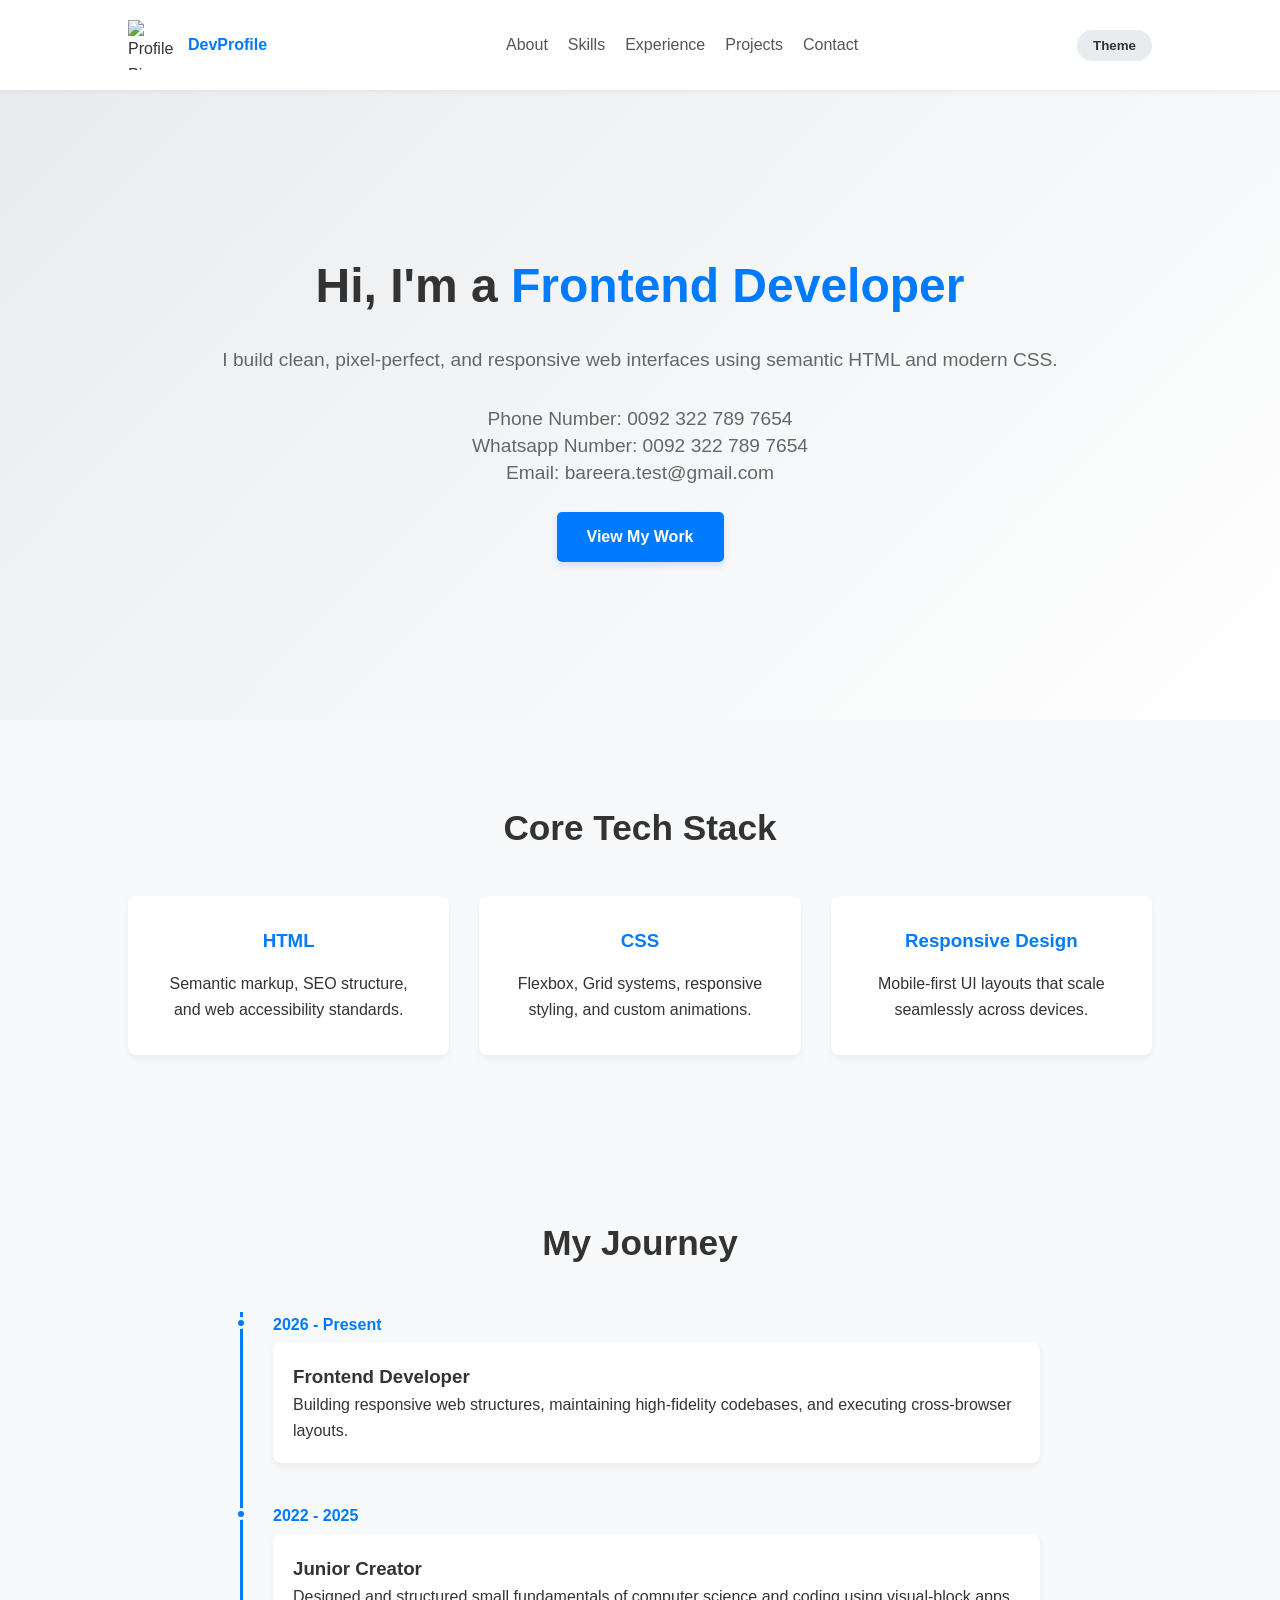
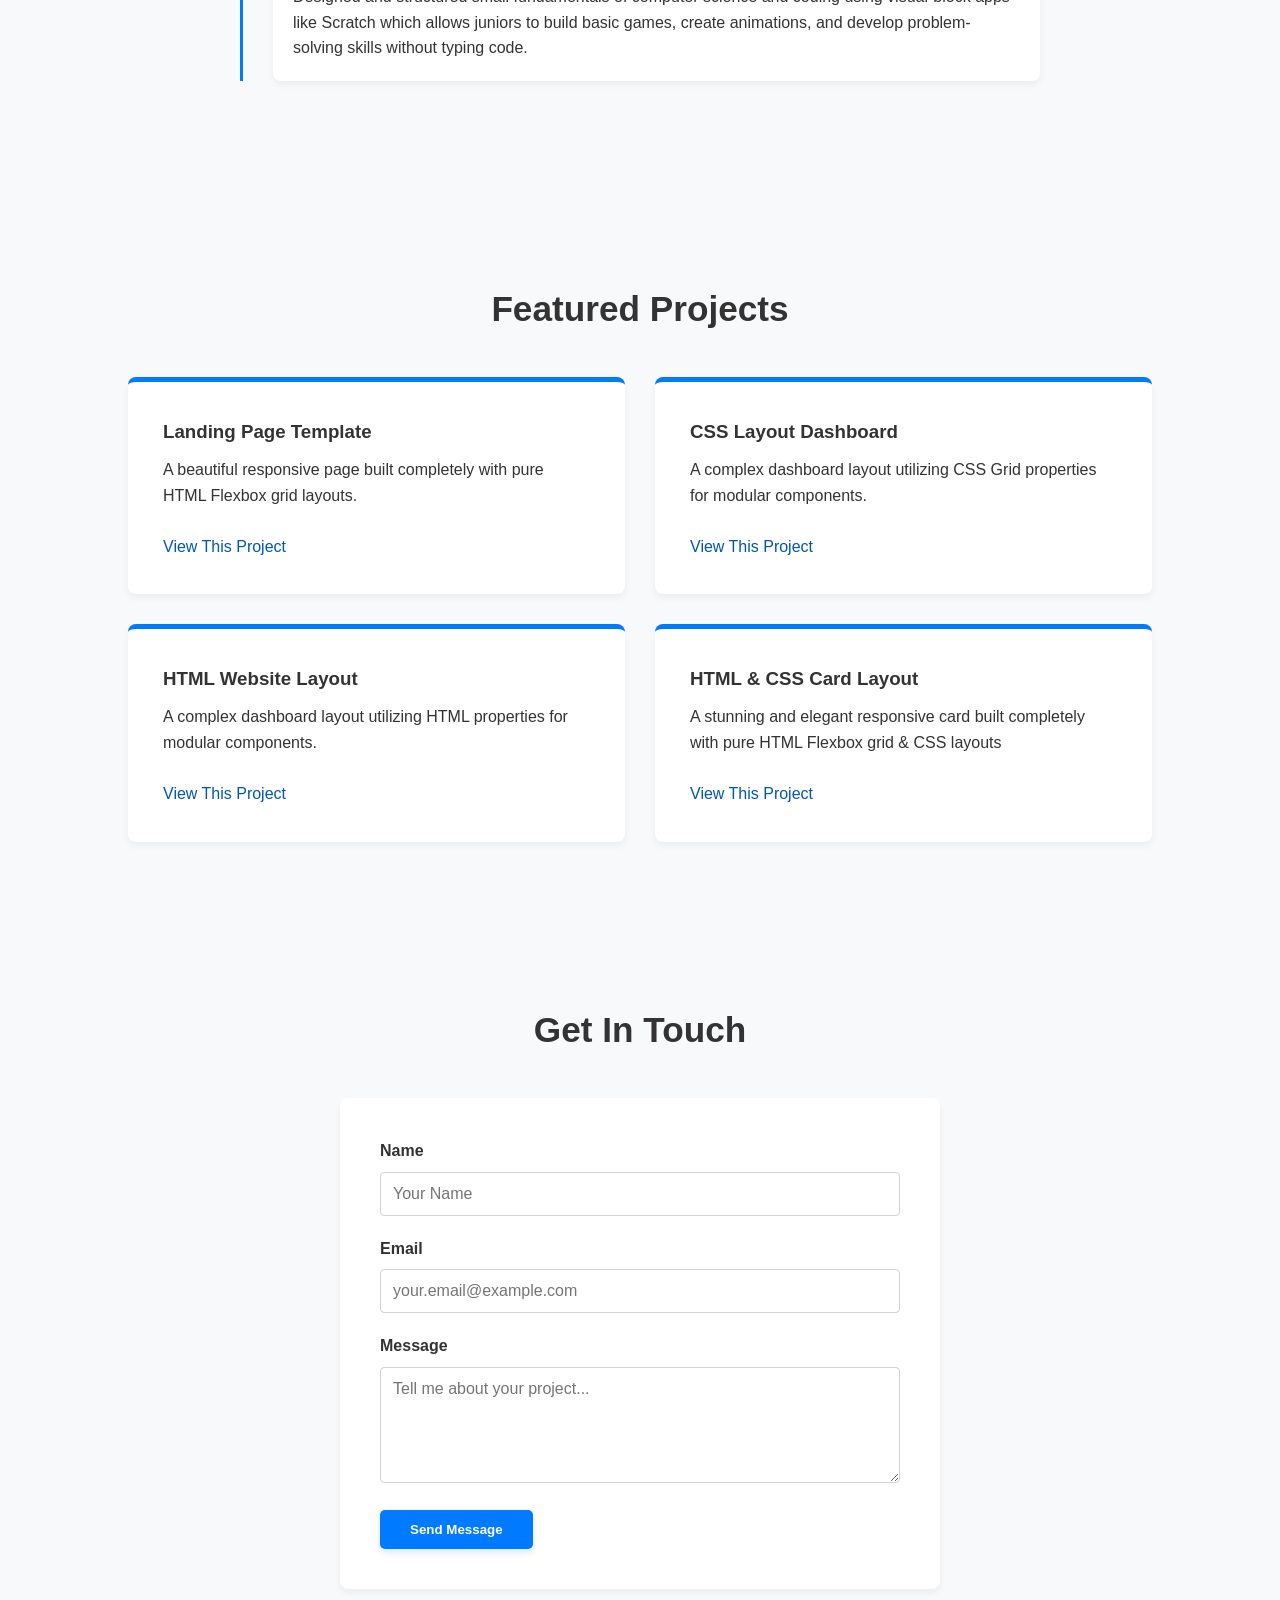
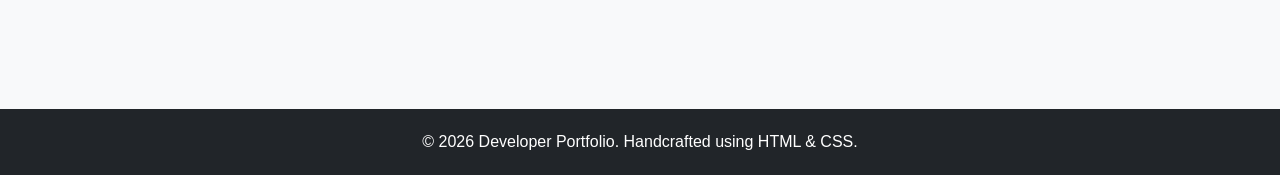
==== commit 2d29a5e5: "Add files via upload" ====
--- a/index.html
+++ b/index.html
@@ -1,27 +1,176 @@
 <!DOCTYPE html>
 <html lang="en">
 <head>
+    <meta charset="UTF-8">
+    <meta name="viewport" content="width=device-width, initial-scale=1.0">
+    <title>Frontend Developer Portfolio</title>
     <link rel="stylesheet" href="style.css">
-    <title>Color</title>
 </head>
 <body>
 
-    <h1>pH Scale</h1>
-<p class="fourteen">14.0 VERY ALKALINE</p>
-<p class="thirteen">13.0</p>
-<p class="twelve">12.0</p>
-<p class="eleven">11.0</p>
-<p class="ten">10.0</p>
-<p class="nine">9.0</p>
-<p class="eight">8.0</p>
-<p class="seven">7.0 NEUTRAL</p>
-<p class="six">6.0</p>
-<p class="five">5.0</p>
-<p class="four">4.0</p>
-<p class="three">3.0</p>
-<p class="two">2.0</p>
-<p class="one">1.0</p>
-<p class="zero">0.0 VERY ACID</p>
-    
+    <!-- Header Navigation -->
+    <header class="navbar">
+        <div class="logo-container">
+    <img src="C:/Users/Bareera/Downloads/profile pic.png" alt="Profile Pic" class="profile-pic">
+    <span class="brand-name"><strong>DevProfile</strong></span>
+  </div>
+        
+        <nav>
+            <ul class="nav-links">
+                <li><a href="#about">About</a></li>
+                <li><a href="#skills">Skills</a></li>
+                <li><a href="#experience">Experience</a></li>
+                <li><a href="#projects">Projects</a></li>
+                <li><a href="#contact">Contact</a></li>
+            </ul>
+        </nav>
+        <!-- FEATURE 1: Dark Mode Toggle Layout Shell -->
+        <button class="theme-toggle" aria-label="Toggle Theme">Theme</button>
+    </header>
+
+    <!-- Hero Section -->
+    <section id="about" class="hero-section">
+        <div class="hero-content">
+            <h1>Hi, I'm a <span class="highlight">Frontend Developer</span></h1>
+            <p>I build clean, pixel-perfect, and responsive web interfaces using semantic HTML and modern CSS.</p>
+            <p style="margin: 0; line-height: 1.4;">Phone Number: 0092 322 789 7654</p>
+            <p style="margin: 0; line-height: 1.4;">Whatsapp Number: 0092 322 789 7654</p>
+            <p style="margin: 0; line-height: 1.4;">Email: bareera.test@gmail.com</p>
+
+<br>
+
+            <a href="#projects" class="btn">View My Work</a>
+        </div>
+    </section>
+
+    <!-- Technical Skills Section -->
+    <section id="skills" class="skills-section">
+        <h2 class="headers">Core Tech Stack</h2>
+        <div class="skills-grid">
+            <div class="skill-card">
+                <h3>HTML</h3>
+                <p>Semantic markup, SEO structure, and web accessibility standards.</p>
+            </div>
+            <div class="skill-card">
+                <h3>CSS</h3>
+                <p>Flexbox, Grid systems, responsive styling, and custom animations.</p>
+            </div>
+            <div class="skill-card">
+                <h3>Responsive Design</h3>
+                <p>Mobile-first UI layouts that scale seamlessly across devices.</p>
+            </div>
+        </div>
+    </section>
+
+    <!-- FEATURE 2: Experience Timeline Section -->
+    <section id="experience" class="experience-section">
+        <h2 class="headers">My Journey</h2>
+        <div class="timeline">
+            <div class="timeline-item">
+                <div class="timeline-dot"></div>
+                <div class="timeline-date">2026 - Present</div>
+                <div class="timeline-content">
+                    <h3>Frontend Developer</h3>
+                    <p>Building responsive web structures, maintaining high-fidelity codebases, and executing cross-browser layouts.</p>
+                </div>
+            </div>
+            <div class="timeline-item">
+                <div class="timeline-dot"></div>
+                <div class="timeline-date">2022 - 2025</div>
+                <div class="timeline-content">
+                    <h3>Junior Creator</h3>
+                    <p>Designed and structured small fundamentals of computer science and coding using visual-block apps like Scratch which allows juniors to build basic games, create animations, and develop problem-solving skills without typing code.</p>
+                </div>
+            </div>
+        </div>
+    </section>
+
+    <!-- Projects Grid Section -->
+    <section id="projects" class="projects-section">
+        <h2 class="headers">Featured Projects</h2>
+        <div class="projects-container">
+            <div class="project-card">
+                <div class="project-info">
+                    <h3>Landing Page Template</h3>
+                    <p>A beautiful responsive page built completely with pure HTML Flexbox grid layouts.</p>
+                    <br>
+                    <a href="file:///C:/JUN/HTML/Class%203/CSS/Home%20Work/Home%20Work%20for%20Class%203/index.html" class="link">View This Project</a>
+                    
+                </div>
+            </div>
+            <div class="project-card">
+                <div class="project-info">
+                    <h3>CSS Layout Dashboard</h3>
+                    <p>A complex dashboard layout utilizing CSS Grid properties for modular components.</p>
+                    <br>
+                    <a href="file:///C:/JUN/HTML/Class%203/CSS/Home%20Work/Home%20Work%20for%20Class%206/Home%20Work%201/index.html" class="link">View This Project</a>
+                </div>
+            </div>
+            <div class="project-card">
+                <div class="project-info">
+                    <h3>HTML Website Layout</h3>
+                    <p>A complex dashboard layout utilizing HTML properties for modular components.</p>
+                    <br>
+                    <a href="file:///C:/JUN/HTML/Class%203/Websites/My%20first%20wbsite/task.html" class="link">View This Project</a>
+                </div>
+            </div>
+            <div class="project-card">
+                <div class="project-info">
+                    <h3>HTML & CSS Card Layout</h3>
+                    <p>A stunning and elegant responsive card built completely with pure HTML Flexbox grid & CSS layouts</p>
+                    <br>
+                    <a href="file:///C:/JUN/HTML/Class%203/CSS/Home%20Work/Home%20Work%20for%20Class%204/index.html" class="link">View This Project</a>
+                </div>
+            </div>
+        </div>
+    </section>
+
+    <!-- FEATURE 3: Responsive Contact Form Layout -->
+    <section id="contact" class="contact-section">
+        <div class="touch">
+            <h2 class="headers">Get In Touch</h2>
+        <form class="contact-form" onsubmit="event.preventDefault();">
+            <div class="form-group">
+                <label for="name">Name</label>
+                <input type="text" id="name" required placeholder="Your Name">
+            </div>
+            <div class="form-group">
+                <label for="email">Email</label>
+                <input type="email" id="email" required placeholder="your.email@example.com">
+            </div>
+            <div class="form-group">
+                <label for="message">Message</label>
+                <textarea id="message" rows="5" required placeholder="Tell me about your project..."></textarea>
+            </div>
+            <button type="submit" class="btn">Send Message</button>
+        </form>
+        </div>
+    </section>
+
+    <!-- Footer -->
+    <footer>
+        <p>&copy; 2026 Developer Portfolio. Handcrafted using HTML & CSS.</p>
+    </footer>
+
+    <script>
+document.addEventListener('DOMContentLoaded', () => {
+    // Select the theme toggle button using your exact class name
+    const toggleButton = document.querySelector('.theme-toggle');
+
+    if (toggleButton) {
+        // Handle theme changing on click
+        toggleButton.addEventListener('click', () => {
+            const currentTheme = document.documentElement.getAttribute('data-theme');
+            const newTheme = currentTheme === 'dark' ? 'light' : 'dark';
+            
+            document.documentElement.setAttribute('data-theme', newTheme);
+            localStorage.setItem('portfolio-theme', newTheme);
+        });
+    }
+});
+
+    </script>
+
 </body>
-</html>+</html>
+
--- a/style.css
+++ b/style.css
@@ -1,43 +1,429 @@
+/* --- Global Theme Variables --- */
+:root {
+    --bg-primary: #f8f9fa;
+    --bg-secondary: #ffffff;
+    --bg-tertiary: #e9ecef;
+    --bg-hover: #ced4da;
+    --bg-card-hover: #f1f3f5;
+    --text-main: #333333;
+    --text-muted: #666666;
+    --text-nav: #555555;
+    --accent: #007bff;
+    --accent-hover: #0056b3;
+    --border-color: #ced4da;
+    --border-hover: #adb5bd;
+    --shadow-light: rgba(0,0,0,0.05);
+    --shadow-heavy: rgba(0,0,0,0.1);
+    --shadow-accent: rgba(0, 123, 255, 0.15);
+    --shadow-accent-hover: rgba(0, 123, 255, 0.3);
+}
+
+[data-theme="dark"] {
+    --bg-primary: #121212;
+    --bg-secondary: #1e1e1e;
+    --bg-tertiary: #2a2a2a;
+    --bg-hover: #3a3a3a;
+    --bg-card-hover: #252525;
+    --text-main: #f5f5f5;
+    --text-muted: #b0b0b0;
+    --text-nav: #cccccc;
+    --accent: #3b82f6;       /* Slightly brighter blue for dark mode readability */
+    --accent-hover: #60a5fa; /* Lighter hover state blue for dark mode contrast */
+    --border-color: #444444;
+    --border-hover: #666666;
+    --shadow-light: rgba(0,0,0,0.3);
+    --shadow-heavy: rgba(0,0,0,0.5);
+    --shadow-accent: rgba(59, 130, 246, 0.15);
+    --shadow-accent-hover: rgba(59, 130, 246, 0.3);
+}
+
+/* --- Global Styles & Reset --- */
+* {
+    margin: 0;
+    padding: 0;
+    box-sizing: border-box;
+    font-family: 'Segoe UI', Tahoma, Geneva, Verdana, sans-serif;
+}
+
 body {
-background-color: silver;
-color: white;
-padding: 20px;
-font-family: Arial, Verdana, sans-serif;}
-h1 {
-background-color: #ffffff;
-background-color: hsla(0,100%,100%,0.5);
-color: #64645A;
-padding: inherit;}
-p {
-padding: 5px;
-margin: 0px;}
-p.zero {
-background-color: rgb(238,62,128);}
-p.one {
-background-color: rgb(244,90,139);}
-p.two {
-background-color: rgb(243,106,152);}
-p.three {
-background-color: rgb(244,123,166);}
-p.four {
-background-color: rgb(245,140,178);}
-p.five {
-background-color: rgb(246,159,192);}
-p.six {
-background-color: rgb(245,176,204);}
-p.seven {
-background-color: rgb(0,187,136);}
-p.eight {
-background-color: rgb(140,202,242);}
-p.nine {
-background-color: rgb(114,193,240);}
-p.ten {
-background-color: rgb(84,182,237);}
-p.eleven {
-background-color: rgb(48,170,233);}
-p.twelve {
-background-color: rgb(0,160,230);}
-p.thirteen {
-background-color: rgb(0,149,226);}
-p.fourteen {
-background-color: rgb(0,136,221);}+    background-color: var(--bg-primary);
+    color: var(--text-main);
+    line-height: 1.6;
+    transition: background-color 0.3s ease, color 0.3s ease;
+}
+
+/* --- Navigation & Theme Toggle --- */
+.navbar {
+    display: flex;
+    justify-content: space-between;
+    align-items: center;
+    padding: 20px 10%;
+    background: var(--bg-secondary);
+    box-shadow: 0 2px 5px var(--shadow-light);
+    position: sticky;
+    top: 0;
+    z-index: 100;
+    transition: background-color 0.3s ease, box-shadow 0.3s ease;
+}
+
+.navbar .logo {
+    font-size: 1.5rem;
+    font-weight: bold;
+    color: var(--accent);
+    transition: color 0.3s ease;
+}
+
+.nav-links {
+    display: flex;
+    list-style: none;
+}
+
+.nav-links li {
+    margin-left: 20px;
+}
+
+.nav-links a {
+    text-decoration: none;
+    color: var(--text-nav);
+    font-weight: 500;
+    position: relative;
+    padding-bottom: 5px;
+    transition: color 0.3s ease;
+}
+
+/* HOVER: Underline slide animation for Nav Links */
+.nav-links a::after {
+    content: '';
+    position: absolute;
+    bottom: 0;
+    left: 0;
+    width: 0;
+    height: 2px;
+    background-color: var(--accent);
+    transition: width 0.3s ease;
+}
+
+.nav-links a:hover {
+    color: var(--accent);
+}
+
+.nav-links a:hover::after {
+    width: 100%;
+}
+
+.logo-container {
+  display: flex;
+  align-items: center;
+  gap: 10px;
+}
+
+.profile-pic {
+  width: 50px;
+  height: 50px;
+}
+
+.brand-name{
+    color: var(--accent);
+    transition: color 0.3s ease;
+}
+
+.theme-toggle {
+    background: var(--bg-tertiary);
+    border: none;
+    padding: 8px 16px;
+    border-radius: 20px;
+    cursor: pointer;
+    font-weight: 600;
+    color: var(--text-main);
+    transition: all 0.3s ease;
+}
+
+/* HOVER: Theme Toggle button scales slightly */
+.theme-toggle:hover {
+    background: var(--bg-hover);
+    transform: scale(1.05);
+}
+
+/* --- Hero Section --- */
+.hero-section {
+    display: flex;
+    justify-content: center;
+    align-items: center;
+    min-height: 70vh;
+    text-align: center;
+    background: linear-gradient(135deg, var(--bg-tertiary), var(--bg-secondary));
+    padding: 0 20px;
+    transition: background 0.3s ease;
+}
+
+.hero-content h1 {
+    font-size: 3rem;
+    margin-bottom: 20px;
+}
+
+.hero-content .highlight {
+    color: var(--accent);
+    transition: color 0.3s ease;
+}
+
+.hero-content p {
+    font-size: 1.2rem;
+    margin-bottom: 30px;
+    color: var(--text-muted);
+    transition: color 0.3s ease;
+}
+
+.btn {
+    display: inline-block;
+    padding: 12px 30px;
+    background-color: var(--accent);
+    color: #fff;
+    text-decoration: none;
+    border: none;
+    border-radius: 5px;
+    font-weight: bold;
+    cursor: pointer;
+    transition: all 0.3s ease;
+    box-shadow: 0 4px 6px var(--shadow-accent);
+}
+
+/* HOVER: Button lifts up and deepens shadow */
+.btn:hover {
+    background-color: var(--accent-hover);
+    transform: translateY(-3px);
+    box-shadow: 0 6px 12px var(--shadow-accent-hover);
+}
+
+/* --- Common Section Structure --- */
+.skills-section, .experience-section, .projects-section, .contact-section {
+    padding: 80px 10%;
+    text-align: center;
+}
+
+.skills-section h2, .experience-section h2, .projects-section h2, .contact-section h2 {
+    font-size: 2.2rem;
+    margin-bottom: 40px;
+}
+
+/* --- Skills Layout --- */
+.skills-grid {
+    display: grid;
+    grid-template-columns: repeat(auto-fit, minmax(250px, 1fr));
+    gap: 30px;
+}
+
+.skill-card {
+    background: var(--bg-secondary);
+    padding: 30px;
+    border-radius: 8px;
+    box-shadow: 0 4px 6px var(--shadow-light);
+    transition: all 0.3s cubic-bezier(0.25, 0.8, 0.25, 1);
+    border-bottom: 3px solid transparent;
+}
+
+/* HOVER: Skill card rises up and shows a bottom accent line */
+.skill-card:hover {
+    transform: translateY(-8px);
+    box-shadow: 0 12px 20px var(--shadow-heavy);
+    border-bottom: 3px solid var(--accent);
+}
+
+.skill-card h3 {
+    margin-bottom: 15px;
+    color: var(--accent);
+    transition: color 0.3s ease;
+}
+
+/* --- Experience Timeline Layout --- */
+.timeline {
+    position: relative;
+    max-width: 800px;
+    margin: 0 auto;
+    text-align: left;
+    padding-left: 30px;
+    border-left: 3px solid var(--accent);
+    transition: border-color 0.3s ease;
+}
+
+.headers {
+  position: relative;
+  display: inline-block;
+  text-decoration: none;
+  color: var(--text-main);
+  transition: color 0.3s ease;
+}
+
+.link{
+    text-decoration: none;
+    background-color: transparent;
+    color: var(--accent-hover);
+    outline: none;
+    width: 200px;
+    flex-wrap: wrap;
+    transition: color 0.3s ease;
+}
+
+.headers :after {
+  content: '';
+  position: absolute;
+  bottom: 0;
+  left: 0;
+  width: 0;
+  height: 2px;
+  background-color: var(--accent);
+  transition: width 0.3s ease;
+}
+
+.headers a:hover {
+  color: var(--accent);
+}
+
+.headers a:hover::after {
+  width: 100%;
+}
+
+.timeline-item {
+    position: relative;
+    margin-bottom: 40px;
+}
+
+.timeline-dot {
+    position: absolute;
+    left: -38px;
+    top: 5px;
+    width: 12px;
+    height: 12px;
+    border-radius: 50%;
+    background-color: var(--accent);
+    border: 3px solid var(--bg-primary);
+    transition: all 0.3s ease;
+}
+
+.timeline-date {
+    font-weight: bold;
+    color: var(--accent);
+    margin-bottom: 5px;
+    transition: color 0.3s ease;
+}
+
+.timeline-content {
+    background: var(--bg-secondary);
+    padding: 20px;
+    border-radius: 8px;
+    box-shadow: 0 4px 6px var(--shadow-light);
+    transition: all 0.3s ease;
+}
+
+/* HOVER: Timeline item changes background subtly and glows the connector dot */
+.timeline-item:hover .timeline-content {
+    box-shadow: 0 6px 12px var(--shadow-heavy);
+    background-color: var(--bg-card-hover);
+}
+
+.timeline-item:hover .timeline-dot {
+    background-color: var(--accent-hover);
+    transform: scale(1.3);
+}
+
+/* --- Projects Layout --- */
+.projects-container {
+    display: flex;
+    flex-wrap: wrap;
+    gap: 30px;
+    justify-content: center;
+}
+
+.project-card {
+    background: var(--bg-secondary);
+    flex: 1 1 calc(50% - 30px);
+    min-width: 300px;
+    border-radius: 8px;
+    overflow: hidden;
+    box-shadow: 0 4px 6px var(--shadow-light);
+    border-top: 5px solid var(--accent);
+    padding: 35px;
+    text-align: left;
+    transition: all 0.3s cubic-bezier(0.25, 0.8, 0.25, 1);
+}
+
+/* HOVER: Project card expands slightly, turns the border color deeper */
+.project-card:hover {
+    transform: translateY(-5px) scale(1.01);
+    box-shadow: 0 15px 30px var(--shadow-accent);
+    border-top-color: var(--accent-hover);
+}
+
+.project-card h3 {
+    margin-bottom: 10px;
+}
+
+/* --- Contact Form Layout --- */
+.contact-form {
+    max-width: 600px;
+    margin: 0 auto;
+    background: var(--bg-secondary);
+    padding: 40px;
+    border-radius: 8px;
+    box-shadow: 0 4px 6px var(--shadow-light);
+    text-align: left;
+    transition: background-color 0.3s ease, box-shadow 0.3s ease;
+}
+
+.form-group {
+    margin-bottom: 20px;
+}
+
+.form-group label {
+    display: block;
+    margin-bottom: 8px;
+    font-weight: 600;
+}
+
+.form-group input, .form-group textarea {
+    width: 100%;
+    padding: 12px;
+    border: 1px solid var(--border-color);
+    border-radius: 4px;
+    font-size: 1rem;
+    background-color: var(--bg-secondary);
+    color: var(--text-main);
+    transition: all 0.3s ease;
+}
+
+/* HOVER & FOCUS: Inputs light up beautifully */
+.form-group input:hover, .form-group textarea:hover {
+    border-color: var(--border-hover);
+}
+
+.form-group input:focus, .form-group textarea:focus {
+    outline: none;
+    border-color: var(--accent);
+    box-shadow: 0 0 0 4px var(--shadow-accent);
+    background-color: var(--bg-secondary);
+}
+
+/* --- Footer --- */
+footer {
+    background-color: #212529; /* Kept permanently dark as per standard design patterns */
+    color: #fff;
+    text-align: center;
+    padding: 20px;
+    margin-top: 40px;
+}
+
+/* --- Mobile Breakpoint Optimization --- */
+@media (max-width: 768px) {
+    .navbar {
+        flex-direction: column;
+        gap: 15px;
+    }
+    .hero-content h1 {
+        font-size: 2.2rem;
+    }
+    .project-card {
+        flex: 1 1 100%;
+    }
+    .contact-form {
+        padding: 20px;
+    }
+}
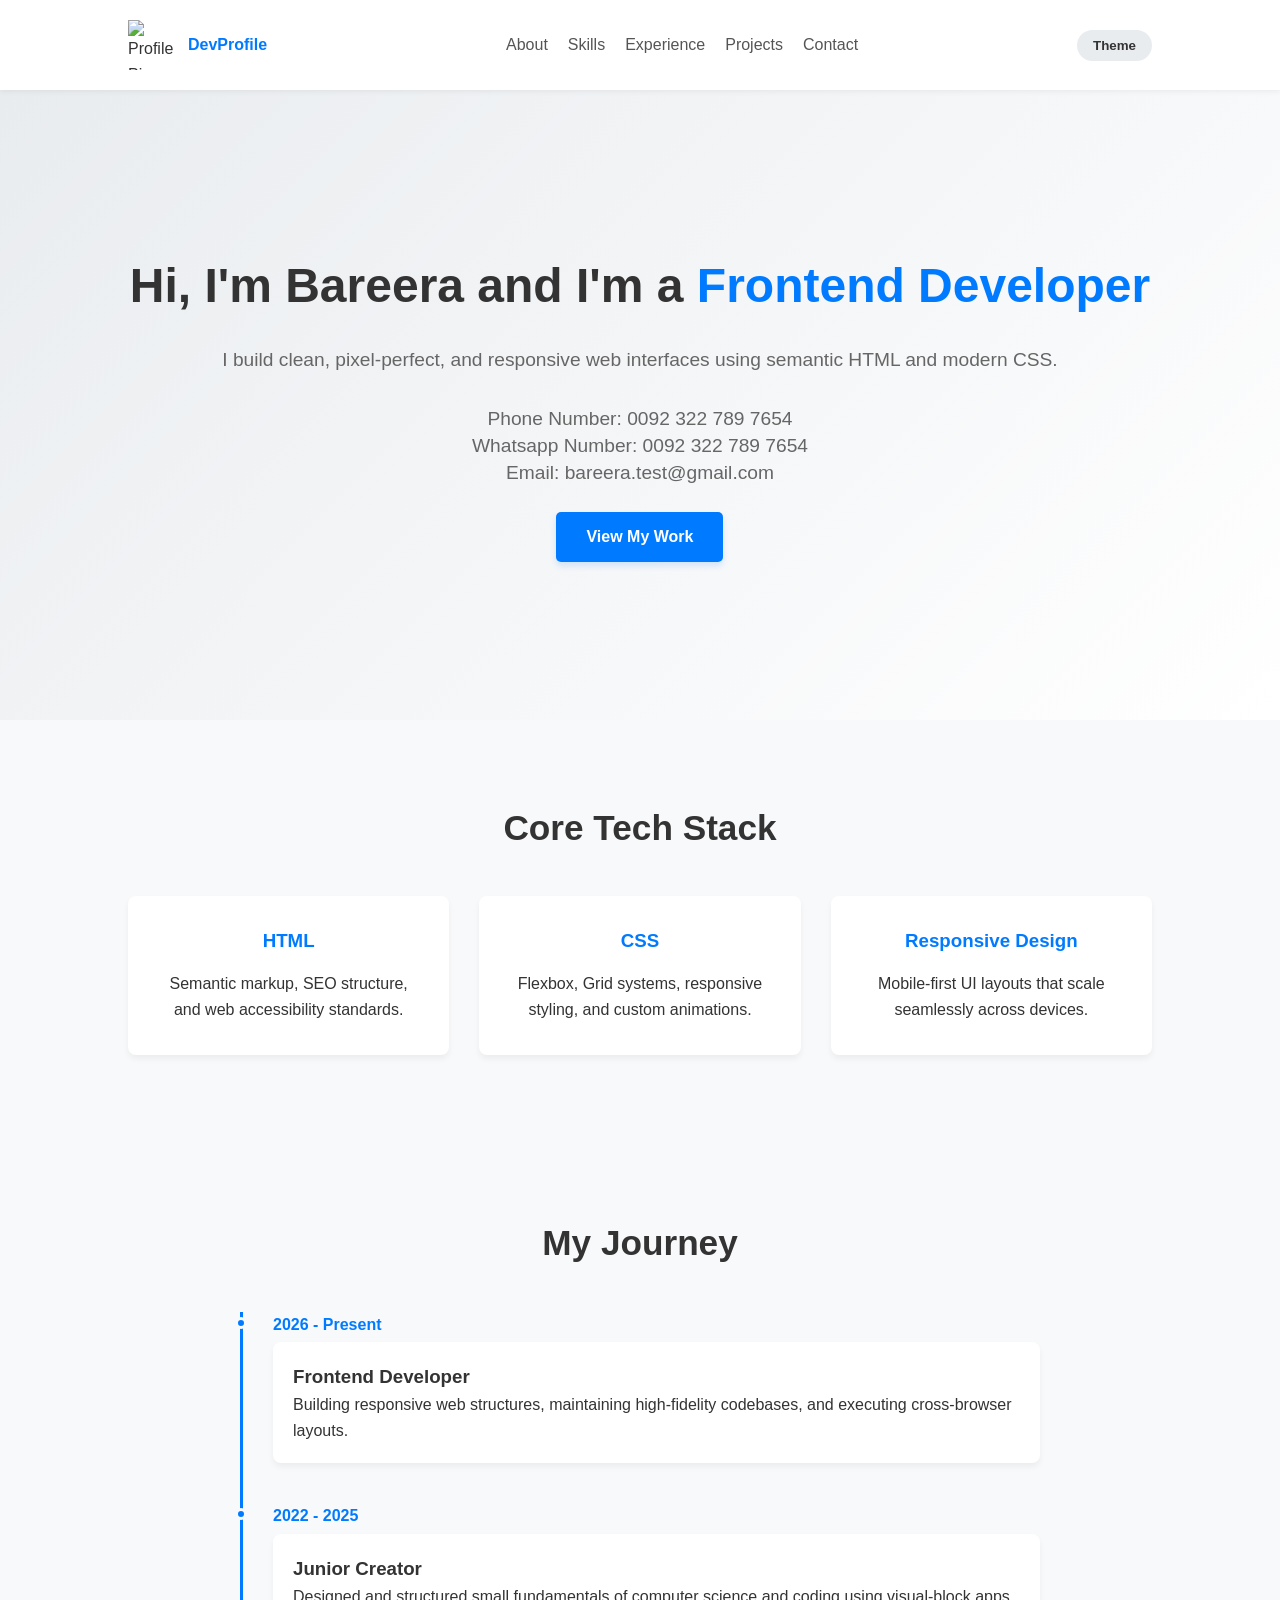
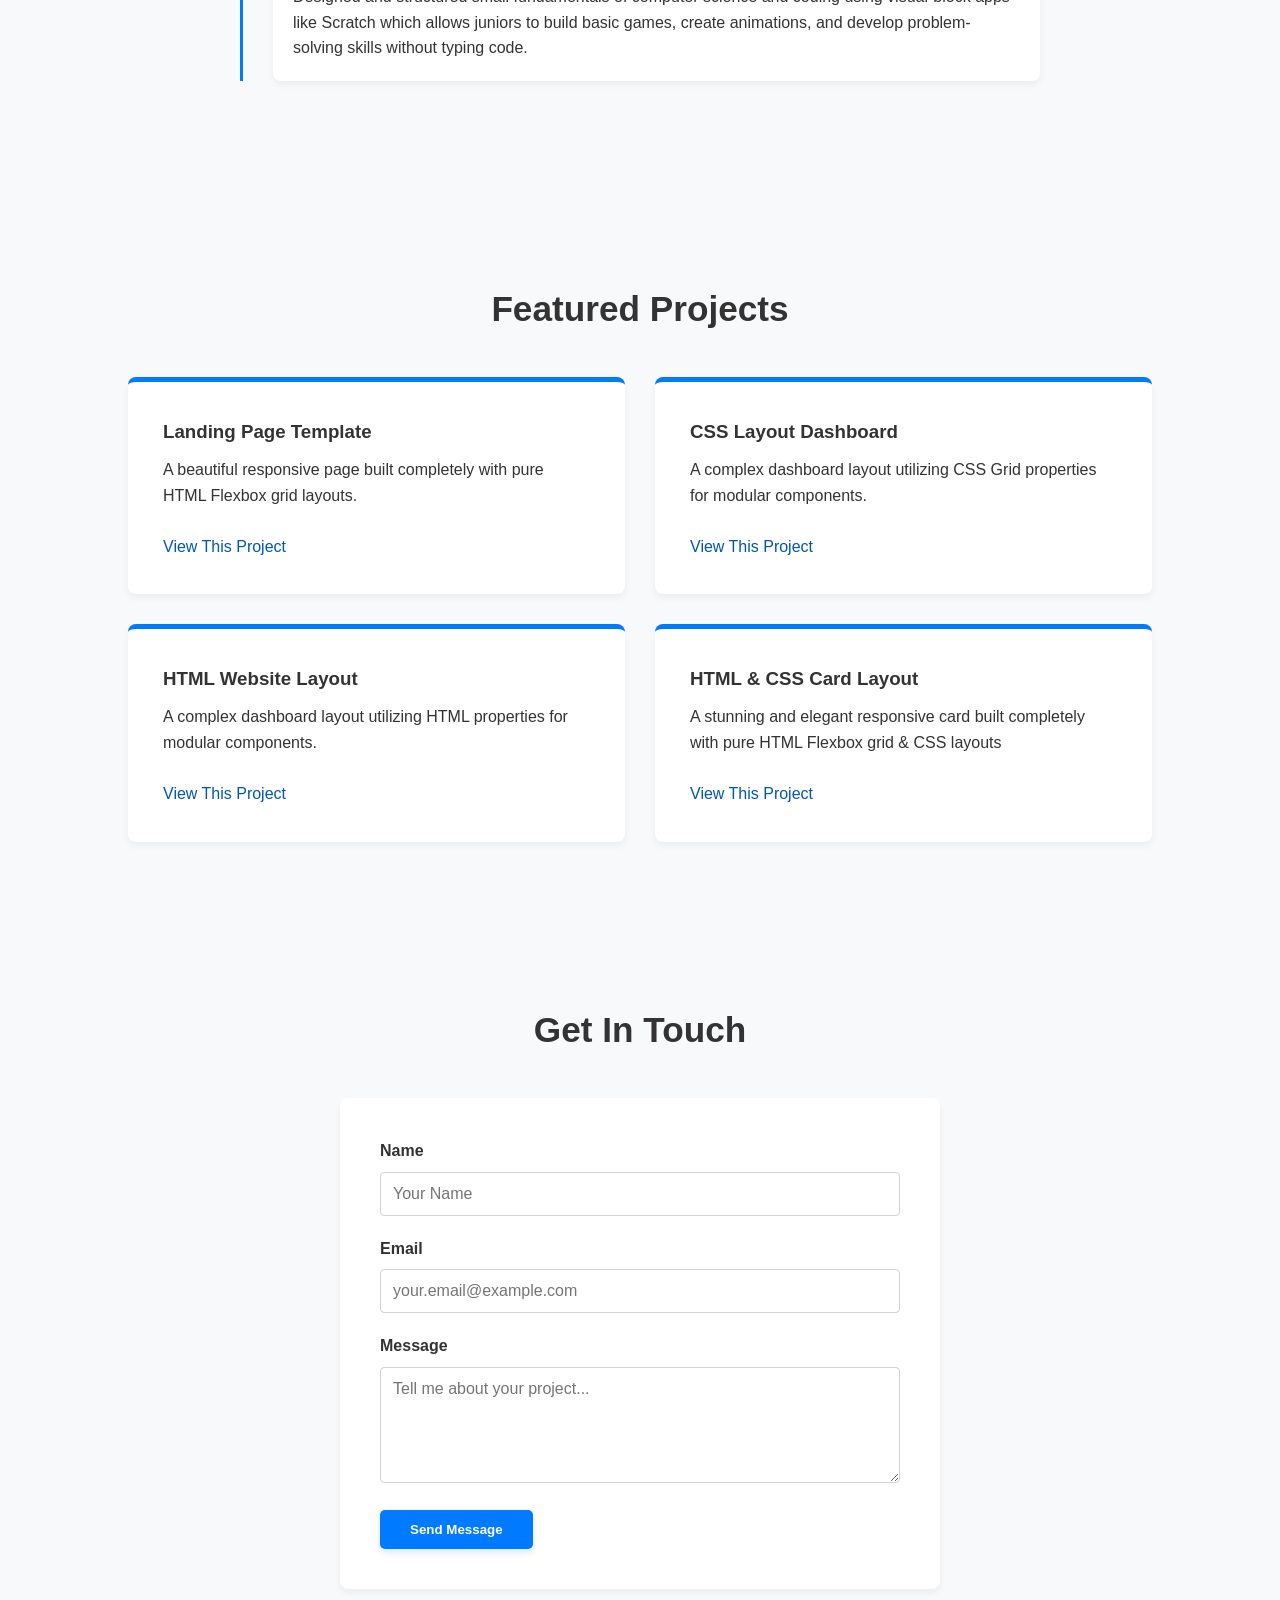
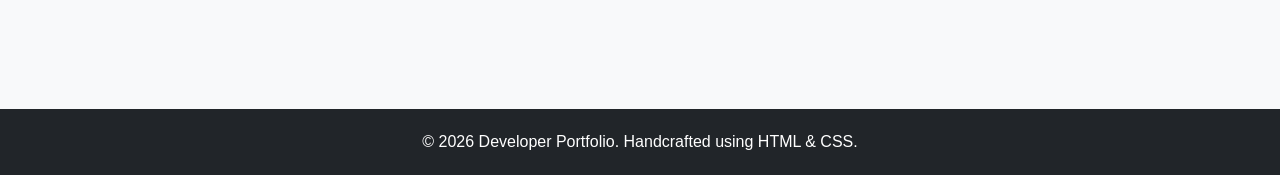
==== commit fc995e4f: "Add files via upload" ====
--- a/index.html
+++ b/index.html
@@ -31,7 +31,7 @@
     <!-- Hero Section -->
     <section id="about" class="hero-section">
         <div class="hero-content">
-            <h1>Hi, I'm a <span class="highlight">Frontend Developer</span></h1>
+            <h1>Hi, I'm Bareera and I'm a <span class="highlight">Frontend Developer</span></h1>
             <p>I build clean, pixel-perfect, and responsive web interfaces using semantic HTML and modern CSS.</p>
             <p style="margin: 0; line-height: 1.4;">Phone Number: 0092 322 789 7654</p>
             <p style="margin: 0; line-height: 1.4;">Whatsapp Number: 0092 322 789 7654</p>
@@ -152,24 +152,6 @@
         <p>&copy; 2026 Developer Portfolio. Handcrafted using HTML & CSS.</p>
     </footer>
 
-    <script>
-document.addEventListener('DOMContentLoaded', () => {
-    // Select the theme toggle button using your exact class name
-    const toggleButton = document.querySelector('.theme-toggle');
-
-    if (toggleButton) {
-        // Handle theme changing on click
-        toggleButton.addEventListener('click', () => {
-            const currentTheme = document.documentElement.getAttribute('data-theme');
-            const newTheme = currentTheme === 'dark' ? 'light' : 'dark';
-            
-            document.documentElement.setAttribute('data-theme', newTheme);
-            localStorage.setItem('portfolio-theme', newTheme);
-        });
-    }
-});
-
-    </script>
 
 </body>
 </html>
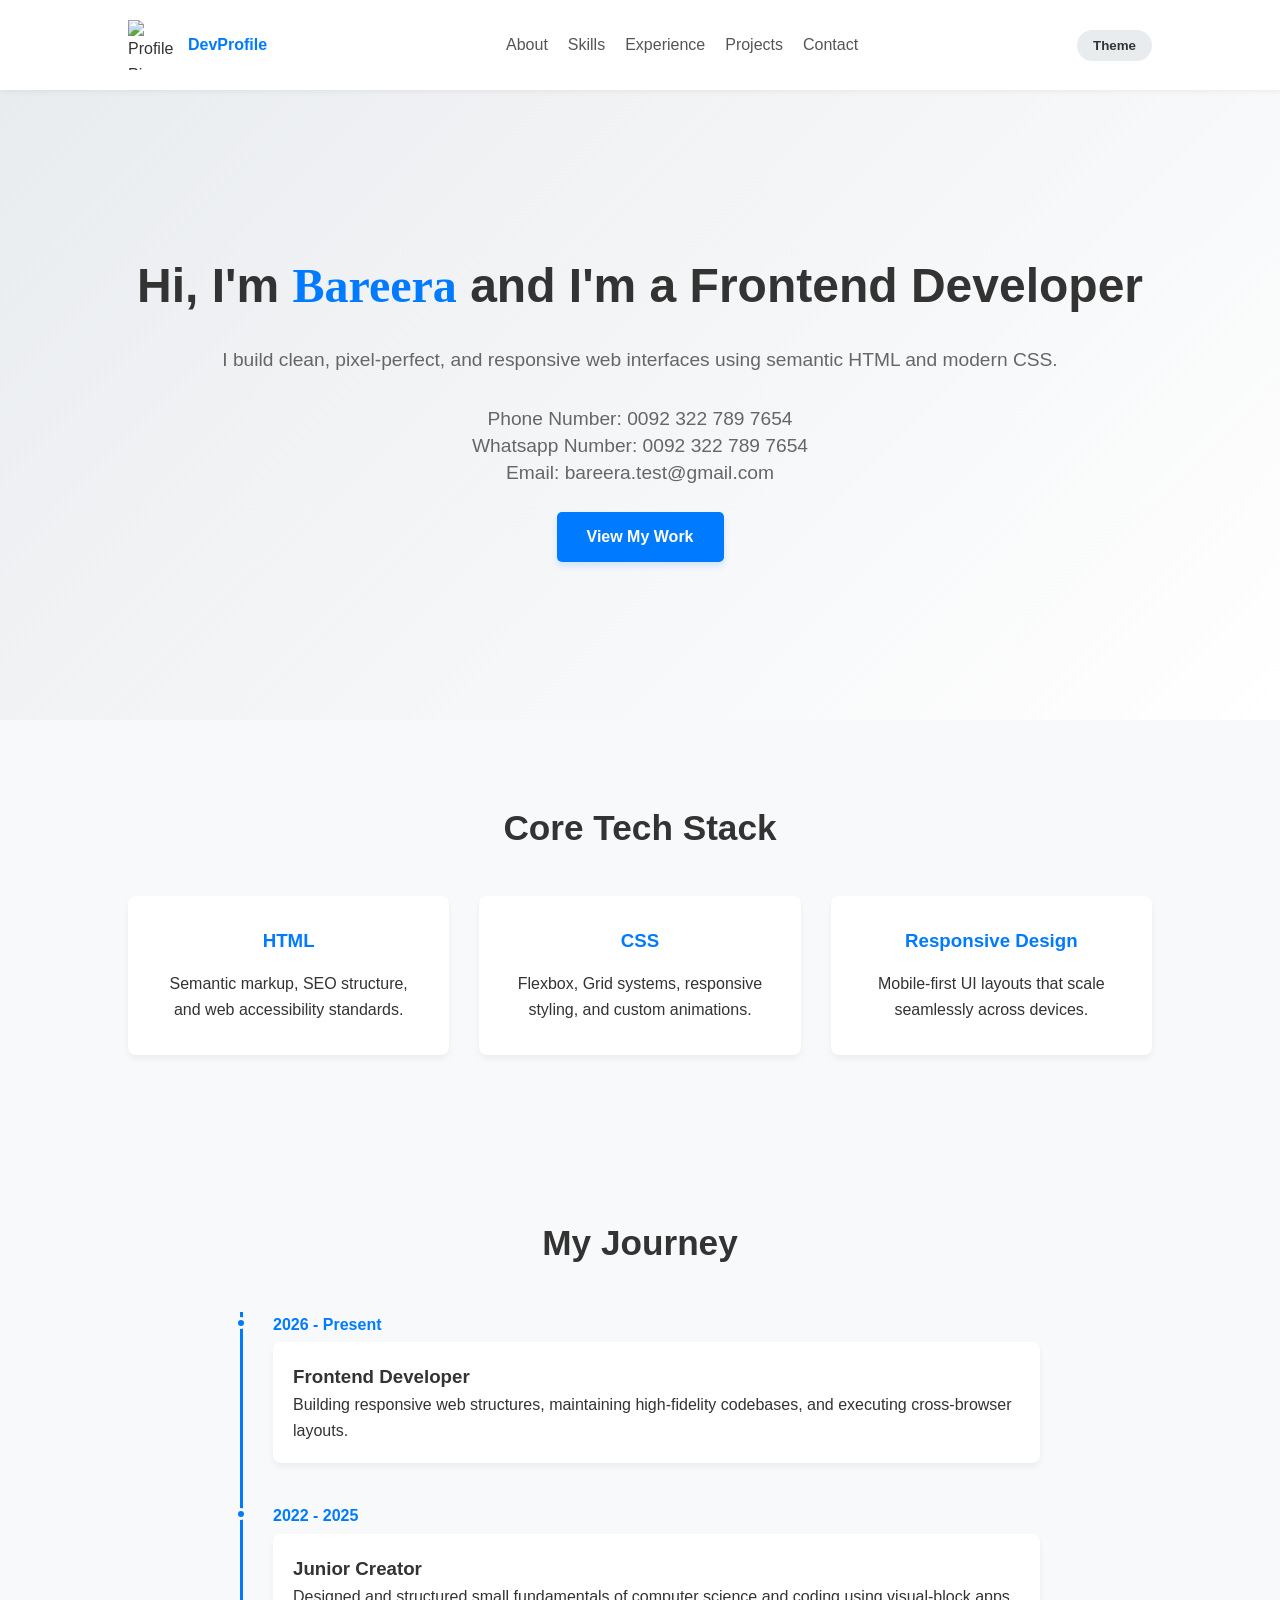
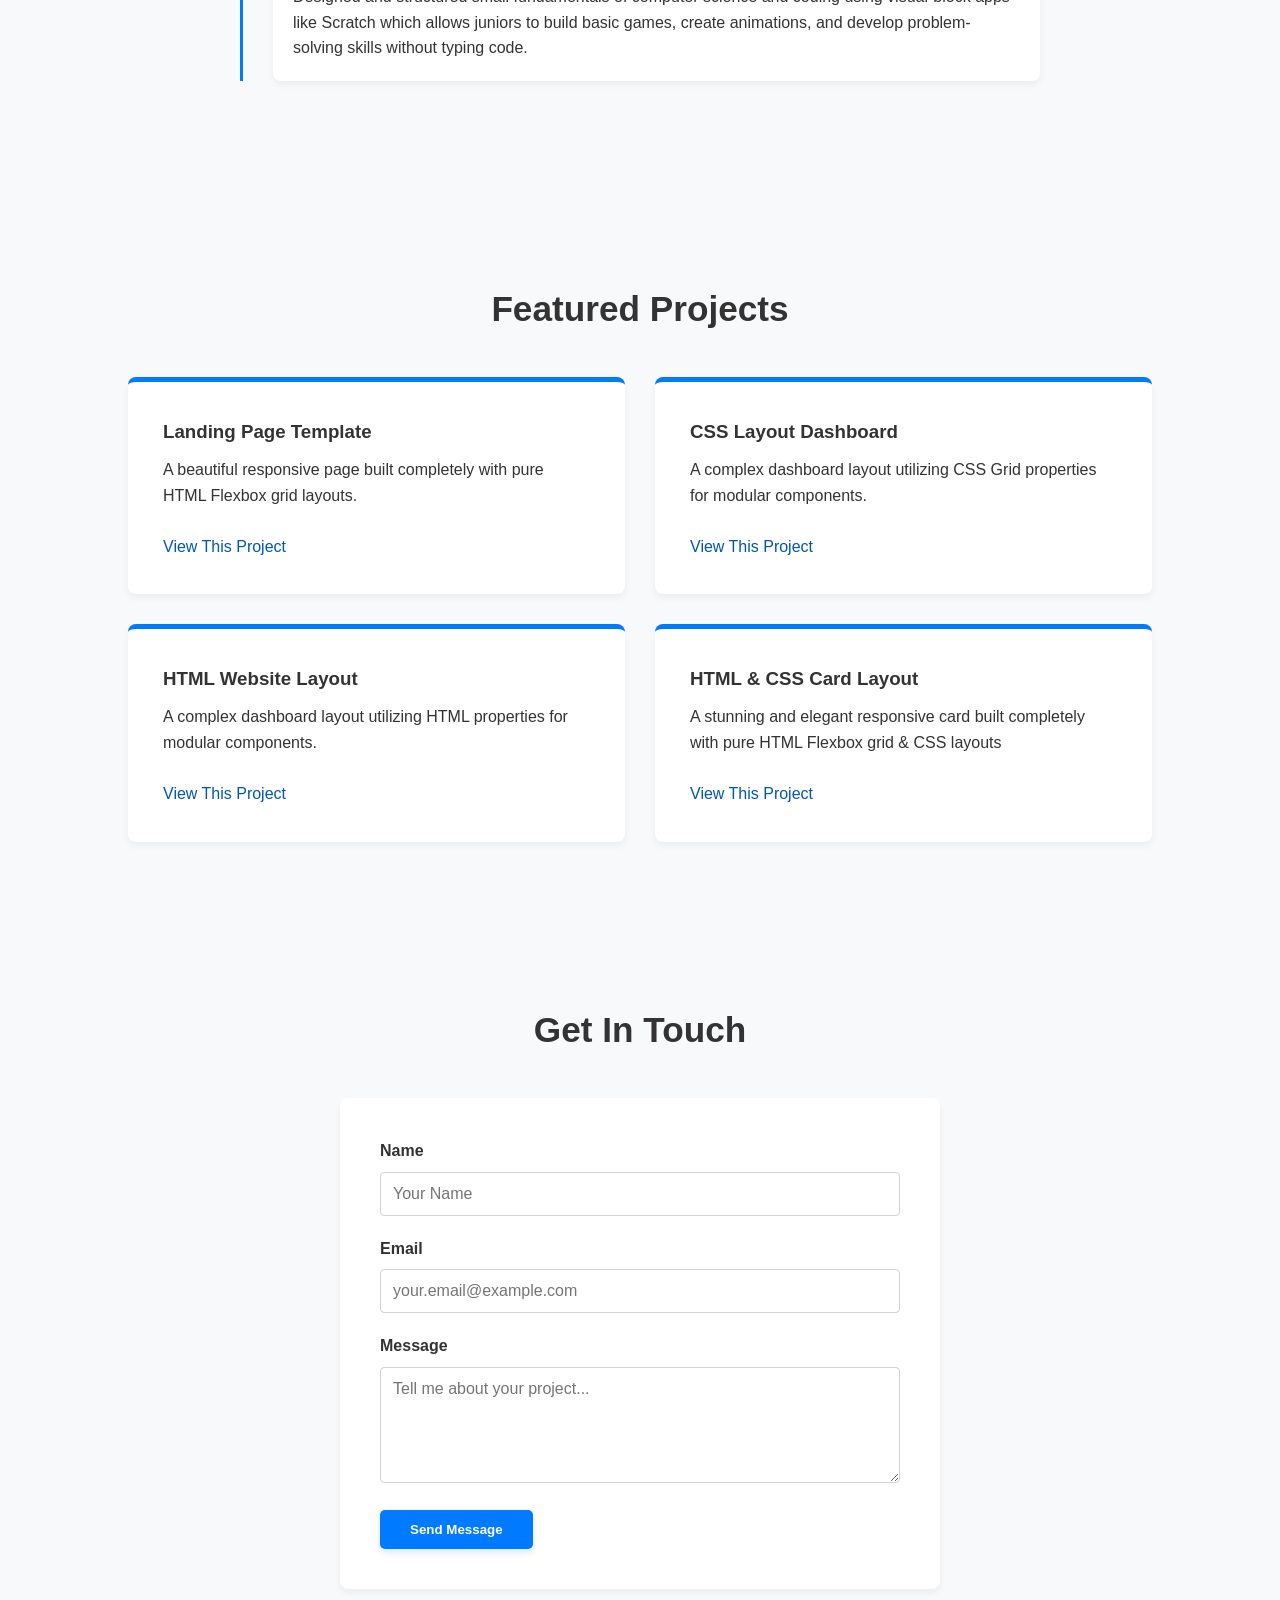
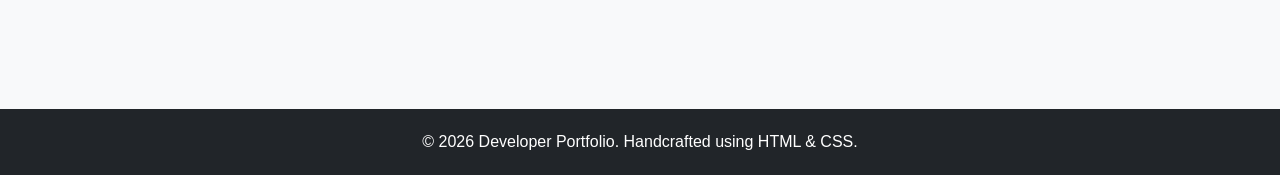
==== commit 2b2b0629: "Add files via upload" ====
--- a/index.html
+++ b/index.html
@@ -31,7 +31,7 @@
     <!-- Hero Section -->
     <section id="about" class="hero-section">
         <div class="hero-content">
-            <h1>Hi, I'm Bareera and I'm a <span class="highlight">Frontend Developer</span></h1>
+            <h1>Hi, I'm <span class="color">Bareera</span> and I'm a <span class="highlight">Frontend Developer</span></h1>
             <p>I build clean, pixel-perfect, and responsive web interfaces using semantic HTML and modern CSS.</p>
             <p style="margin: 0; line-height: 1.4;">Phone Number: 0092 322 789 7654</p>
             <p style="margin: 0; line-height: 1.4;">Whatsapp Number: 0092 322 789 7654</p>
@@ -103,7 +103,7 @@
                     <h3>CSS Layout Dashboard</h3>
                     <p>A complex dashboard layout utilizing CSS Grid properties for modular components.</p>
                     <br>
-                    <a href="file:///C:/JUN/HTML/Class%203/CSS/Home%20Work/Home%20Work%20for%20Class%206/Home%20Work%201/index.html" class="link">View This Project</a>
+                    <a href="index.html" class="link">View This Project</a>
                 </div>
             </div>
             <div class="project-card">
@@ -153,6 +153,8 @@
     </footer>
 
 
+
+
 </body>
 </html>
 
--- a/style.css
+++ b/style.css
@@ -161,9 +161,36 @@
     margin-bottom: 20px;
 }
 
-.hero-content .highlight {
-    color: var(--accent);
-    transition: color 0.3s ease;
+.hero-content .highlight { 
+  /* Removed transition to prevent conflicts with the color animation */
+  
+  animation-name: highlightb; 
+  animation-duration: 5s; 
+  animation-iteration-count: infinite;
+  animation-direction: alternate;
+} 
+
+@keyframes highlightb {
+  0% {
+    color: #007bff; /* Animates text color, width removed to prevent snapping */
+  }
+  25% {
+    color: rgb(169, 89, 255);
+  }
+  50% {
+    color: rgb(252, 85, 254);
+  }
+  75% {
+    color: rgb(18, 214, 249);
+  }
+  100% {
+    color: #007bff; /* Perfectly loops back to the start color */
+  }
+}
+
+.color{
+    color: #007BFF;
+    font-family: cursive;
 }
 
 .hero-content p {
@@ -190,7 +217,9 @@
 /* HOVER: Button lifts up and deepens shadow */
 .btn:hover {
     background-color: var(--accent-hover);
+    background-color: #489ffc;
     transform: translateY(-3px);
+    /* transform: scale(1.1); */
     box-shadow: 0 6px 12px var(--shadow-accent-hover);
 }
 
